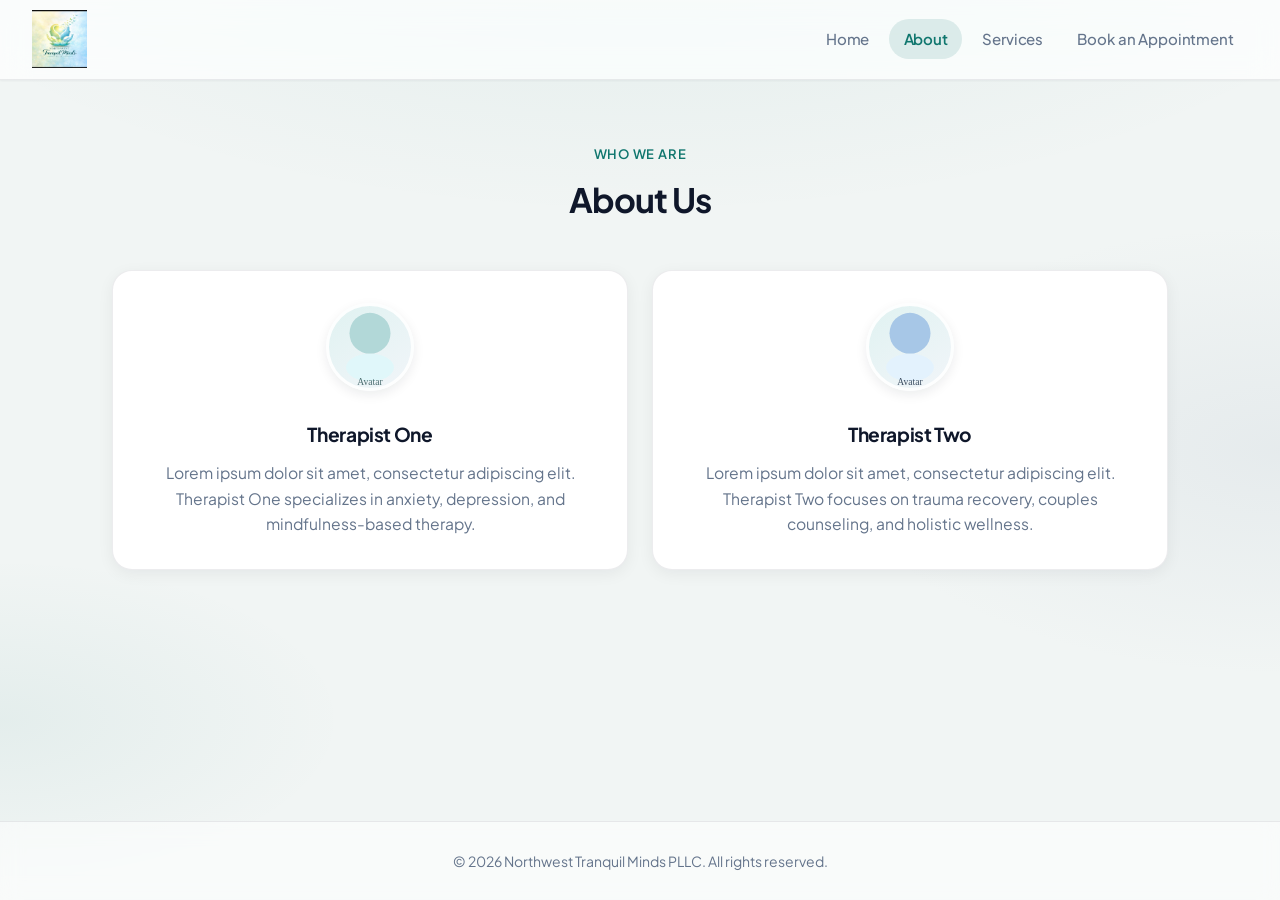
==== about.html @ 31095c03 "GL-0001 UI/UX revamp first round" ====
<!DOCTYPE html>
<html lang="en">
<head>
	<meta charset="UTF-8">
	<meta name="viewport" content="width=device-width, initial-scale=1.0">
	<title>About Us — Northwest Tranquil Minds PLLC</title>
	<link rel="preconnect" href="https://fonts.googleapis.com">
	<link rel="preconnect" href="https://fonts.gstatic.com" crossorigin>
	<link href="https://fonts.googleapis.com/css2?family=Plus+Jakarta+Sans:ital,wght@0,400;0,500;0,600;0,700;1,400&display=swap" rel="stylesheet">
	<link rel="stylesheet" href="style.css">
	<script defer src="js/nav.js"></script>
</head>
<body>
	<header class="site-header">
		<a href="index.html" class="logo-link"><img src="logo.jpg" alt="Northwest Tranquil Minds Logo" class="logo"></a>
		<button type="button" class="nav-toggle" aria-expanded="false" aria-controls="site-nav" aria-label="Open menu">
			<span class="nav-toggle-bar" aria-hidden="true"></span>
			<span class="nav-toggle-bar" aria-hidden="true"></span>
			<span class="nav-toggle-bar" aria-hidden="true"></span>
		</button>
		<nav id="site-nav" class="site-nav" aria-label="Main">
			<ul>
				<li><a href="index.html">Home</a></li>
				<li><a href="about.html" aria-current="page">About</a></li>
				<li><a href="services.html">Services</a></li>
				<li><a href="book.html" class="nav-link--cta">Book an Appointment</a></li>
			</ul>
		</nav>
	</header>

	<main>
		<section class="about">
			<header class="section-head">
				<p class="section-eyebrow">Who we are</p>
				<h2>About Us</h2>
			</header>
			<div class="therapists">
				<div class="therapist">
					<img src="assets/avatar1.svg" alt="Therapist 1" class="avatar">
					<h3>Therapist One</h3>
					<p>Lorem ipsum dolor sit amet, consectetur adipiscing elit. Therapist One specializes in anxiety, depression, and mindfulness-based therapy.</p>
				</div>
				<div class="therapist">
					<img src="assets/avatar2.svg" alt="Therapist 2" class="avatar">
					<h3>Therapist Two</h3>
					<p>Lorem ipsum dolor sit amet, consectetur adipiscing elit. Therapist Two focuses on trauma recovery, couples counseling, and holistic wellness.</p>
				</div>
			</div>
		</section>
	</main>

	<footer>
		<p>&copy; 2026 Northwest Tranquil Minds PLLC. All rights reserved.</p>
	</footer>
</body>
</html>
---- style.css ----
/* Design tokens */
:root {
  --font-sans: "Plus Jakarta Sans", system-ui, -apple-system, sans-serif;
  --color-bg: #f1f5f4;
  --color-bg-wash: #e8f2f0;
  --color-surface: #ffffff;
  --color-surface-soft: rgba(255, 255, 255, 0.72);
  --color-text: #0f172a;
  --color-text-muted: #64748b;
  --color-accent: #0f766e;
  --color-accent-hover: #115e59;
  --color-accent-muted: rgba(15, 118, 110, 0.12);
  --color-accent-ring: rgba(15, 118, 110, 0.35);
  --color-border: rgba(15, 23, 42, 0.08);
  --color-border-strong: rgba(15, 23, 42, 0.12);
  --shadow-sm: 0 1px 2px rgba(15, 23, 42, 0.05);
  --shadow-md: 0 4px 16px rgba(15, 23, 42, 0.06);
  --shadow-lg: 0 20px 50px -24px rgba(15, 23, 42, 0.18);
  --radius-sm: 10px;
  --radius-md: 14px;
  --radius-lg: 20px;
  --radius-full: 9999px;
  --header-h: 72px;
  --content-max: 1120px;
  --ease-out: cubic-bezier(0.22, 1, 0.36, 1);
}

*,
*::before,
*::after {
  box-sizing: border-box;
}

html {
  scroll-behavior: smooth;
}

body {
  margin: 0;
  min-height: 100vh;
  display: flex;
  flex-direction: column;
  font-family: var(--font-sans);
  font-size: 1.0625rem;
  line-height: 1.6;
  color: var(--color-text);
  background-color: var(--color-bg);
  background-image:
    radial-gradient(ellipse 120% 80% at 50% -20%, rgba(15, 118, 110, 0.09), transparent 55%),
    radial-gradient(ellipse 70% 50% at 100% 50%, rgba(148, 163, 184, 0.12), transparent 50%),
    radial-gradient(ellipse 60% 40% at 0% 80%, rgba(15, 118, 110, 0.06), transparent 45%);
  background-attachment: fixed;
}

main {
  flex: 1;
  width: 100%;
}

/* Header */
.site-header {
  display: flex;
  flex-wrap: wrap;
  align-items: center;
  justify-content: space-between;
  gap: 0.75rem 1.25rem;
  position: sticky;
  top: 0;
  z-index: 100;
  min-height: var(--header-h);
  padding: 0.65rem clamp(1rem, 4vw, 2rem);
  background: var(--color-surface-soft);
  backdrop-filter: saturate(180%) blur(14px);
  -webkit-backdrop-filter: saturate(180%) blur(14px);
  border-bottom: 1px solid var(--color-border);
  box-shadow: var(--shadow-sm);
}

.logo-link {
  display: flex;
  align-items: center;
  line-height: 0;
  border-radius: var(--radius-sm);
}

.logo-link:focus-visible {
  outline: 2px solid var(--color-accent);
  outline-offset: 4px;
}

.logo {
  height: 52px;
  width: auto;
  object-fit: contain;
}

@media (min-width: 769px) {
  .logo {
    height: 58px;
  }
}

.nav-toggle {
  display: none;
  flex-direction: column;
  justify-content: center;
  gap: 5px;
  width: 44px;
  height: 44px;
  margin-left: auto;
  padding: 0;
  border: 1px solid var(--color-border);
  border-radius: var(--radius-sm);
  background: var(--color-surface);
  cursor: pointer;
  color: var(--color-text);
  transition: background 0.2s var(--ease-out), border-color 0.2s;
}

.nav-toggle:hover {
  background: var(--color-bg);
  border-color: var(--color-border-strong);
}

.nav-toggle:focus-visible {
  outline: 2px solid var(--color-accent);
  outline-offset: 3px;
}

.nav-toggle-bar {
  display: block;
  height: 2px;
  width: 20px;
  margin: 0 auto;
  border-radius: 2px;
  background: currentColor;
  transition: transform 0.25s var(--ease-out), opacity 0.2s;
}

.nav-toggle[aria-expanded="true"] .nav-toggle-bar:nth-child(1) {
  transform: translateY(7px) rotate(45deg);
}

.nav-toggle[aria-expanded="true"] .nav-toggle-bar:nth-child(2) {
  opacity: 0;
}

.nav-toggle[aria-expanded="true"] .nav-toggle-bar:nth-child(3) {
  transform: translateY(-7px) rotate(-45deg);
}

.site-nav ul {
  list-style: none;
  display: flex;
  align-items: center;
  gap: 0.35rem;
  margin: 0;
  padding: 0;
}

.site-nav a {
  display: inline-block;
  text-decoration: none;
  color: var(--color-text-muted);
  font-weight: 500;
  font-size: 0.9375rem;
  letter-spacing: -0.01em;
  padding: 0.5rem 0.9rem;
  border-radius: var(--radius-full);
  transition: color 0.2s, background 0.2s var(--ease-out);
}

.site-nav a:hover {
  color: var(--color-text);
  background: rgba(15, 23, 42, 0.05);
}

.site-nav a[aria-current="page"] {
  color: var(--color-accent);
  font-weight: 600;
  background: var(--color-accent-muted);
}

/* Hero */
.hero {
  padding: clamp(3rem, 10vw, 5.5rem) clamp(1.25rem, 5vw, 2rem) clamp(4rem, 12vw, 6rem);
}

.hero-inner {
  max-width: 720px;
  margin: 0 auto;
  text-align: center;
}

.hero-eyebrow {
  display: inline-block;
  margin: 0 0 1rem;
  padding: 0.35rem 0.85rem;
  font-size: 0.8125rem;
  font-weight: 600;
  letter-spacing: 0.04em;
  text-transform: uppercase;
  color: var(--color-accent);
  background: var(--color-accent-muted);
  border-radius: var(--radius-full);
}

.hero h1 {
  margin: 0 0 1rem;
  font-size: clamp(2rem, 5vw, 2.85rem);
  font-weight: 700;
  letter-spacing: -0.035em;
  line-height: 1.15;
  color: var(--color-text);
}

.hero-lede {
  margin: 0 auto 2rem;
  max-width: 34ch;
  font-size: clamp(1.05rem, 2vw, 1.2rem);
  color: var(--color-text-muted);
  line-height: 1.65;
}

.hero-actions {
  display: flex;
  flex-wrap: wrap;
  gap: 0.75rem;
  justify-content: center;
  align-items: center;
}

/* Buttons */
.btn {
  display: inline-flex;
  align-items: center;
  justify-content: center;
  gap: 0.5rem;
  padding: 0.75rem 1.35rem;
  font-family: inherit;
  font-size: 0.9375rem;
  font-weight: 600;
  letter-spacing: -0.02em;
  text-decoration: none;
  border-radius: var(--radius-full);
  border: 1px solid transparent;
  cursor: pointer;
  transition:
    background 0.2s var(--ease-out),
    color 0.2s,
    border-color 0.2s,
    box-shadow 0.2s var(--ease-out),
    transform 0.15s var(--ease-out);
}

.btn:active {
  transform: scale(0.98);
}

.btn-primary {
  color: #fff;
  background: linear-gradient(165deg, #14b8a6 0%, var(--color-accent) 100%);
  box-shadow: 0 4px 14px rgba(15, 118, 110, 0.35);
}

.btn-primary:hover {
  background: linear-gradient(165deg, #2dd4bf 0%, #0d9488 100%);
  box-shadow: 0 6px 20px rgba(15, 118, 110, 0.4);
}

.btn-ghost {
  color: var(--color-text);
  background: var(--color-surface);
  border-color: var(--color-border-strong);
  box-shadow: var(--shadow-sm);
}

.btn-ghost:hover {
  border-color: rgba(15, 118, 110, 0.35);
  background: #fafafa;
}

.btn:focus-visible {
  outline: 2px solid var(--color-accent);
  outline-offset: 3px;
}

/* Inner pages layout */
.section-head {
  max-width: var(--content-max);
  margin: 0 auto 2.5rem;
  padding: 0 clamp(1.25rem, 4vw, 2rem);
  text-align: center;
}

.section-head--narrow {
  margin-bottom: 2rem;
}

.section-eyebrow {
  margin: 0 0 0.5rem;
  font-size: 0.8125rem;
  font-weight: 600;
  letter-spacing: 0.06em;
  text-transform: uppercase;
  color: var(--color-accent);
}

.section-head h2 {
  margin: 0;
  font-size: clamp(1.65rem, 3.5vw, 2.1rem);
  font-weight: 700;
  letter-spacing: -0.03em;
  color: var(--color-text);
}

/* About */
.about {
  padding: clamp(2.5rem, 6vw, 4rem) 0 clamp(3.5rem, 8vw, 5rem);
}

.about .section-head {
  margin-bottom: 2.75rem;
}

.therapists {
  display: grid;
  grid-template-columns: repeat(auto-fit, minmax(280px, 1fr));
  gap: 1.5rem;
  max-width: var(--content-max);
  margin: 0 auto;
  padding: 0 clamp(1.25rem, 4vw, 2rem);
}

.therapist {
  background: var(--color-surface);
  border: 1px solid var(--color-border);
  border-radius: var(--radius-lg);
  padding: 2rem 1.75rem;
  text-align: center;
  box-shadow: var(--shadow-md);
  transition: border-color 0.2s, box-shadow 0.25s var(--ease-out), transform 0.25s var(--ease-out);
}

.therapist:hover {
  border-color: rgba(15, 118, 110, 0.22);
  box-shadow: var(--shadow-lg);
  transform: translateY(-3px);
}

.therapist h3 {
  margin: 0 0 0.65rem;
  font-size: 1.2rem;
  font-weight: 700;
  letter-spacing: -0.02em;
  color: var(--color-text);
}

.therapist p {
  margin: 0;
  font-size: 0.98rem;
  color: var(--color-text-muted);
  line-height: 1.65;
}

.avatar {
  width: 88px;
  height: 88px;
  border-radius: 50%;
  margin: 0 auto 1.25rem;
  background: linear-gradient(145deg, #e0f2f1, #f1f5f9);
  border: 3px solid rgba(255, 255, 255, 0.9);
  box-shadow: 0 4px 12px rgba(15, 23, 42, 0.08);
}

/* Services */
.services {
  padding: clamp(2.5rem, 6vw, 4rem) 0 clamp(3.5rem, 8vw, 5rem);
}

.service-grid {
  display: grid;
  grid-template-columns: repeat(auto-fit, minmax(260px, 1fr));
  gap: 1rem;
  max-width: var(--content-max);
  margin: 0 auto;
  padding: 0 clamp(1.25rem, 4vw, 2rem);
}

.service-card {
  display: flex;
  align-items: flex-start;
  gap: 1rem;
  padding: 1.35rem 1.4rem;
  background: var(--color-surface);
  border: 1px solid var(--color-border);
  border-radius: var(--radius-md);
  box-shadow: var(--shadow-sm);
  transition: border-color 0.2s, box-shadow 0.25s var(--ease-out);
}

.service-card:hover {
  border-color: rgba(15, 118, 110, 0.2);
  box-shadow: var(--shadow-md);
}

.service-card-icon {
  flex-shrink: 0;
  width: 40px;
  height: 40px;
  display: grid;
  place-items: center;
  border-radius: var(--radius-sm);
  background: var(--color-accent-muted);
  color: var(--color-accent);
  font-size: 1.1rem;
  font-weight: 700;
}

.service-card-body {
  min-width: 0;
}

.service-card h3 {
  margin: 0 0 0.35rem;
  font-size: 1.05rem;
  font-weight: 600;
  letter-spacing: -0.02em;
  color: var(--color-text);
}

.service-card p {
  margin: 0;
  font-size: 0.9rem;
  color: var(--color-text-muted);
  line-height: 1.55;
}

/* Book */
.book {
  padding: clamp(2.5rem, 6vw, 4rem) 0 clamp(3.5rem, 8vw, 5rem);
}

.booking-shell {
  max-width: 520px;
  margin: 0 auto;
  padding: clamp(1.75rem, 4vw, 2.25rem);
  background: var(--color-surface);
  border: 1px solid var(--color-border);
  border-radius: var(--radius-lg);
  box-shadow: var(--shadow-lg);
}

.booking-form {
  display: flex;
  flex-direction: column;
  gap: 1.15rem;
}

.booking-form label {
  font-weight: 600;
  font-size: 0.875rem;
  letter-spacing: -0.01em;
  color: var(--color-text);
}

.booking-form input,
.booking-form textarea {
  width: 100%;
  margin-top: 0.35rem;
  padding: 0.75rem 0.9rem;
  font-family: inherit;
  font-size: 1rem;
  color: var(--color-text);
  background: var(--color-bg);
  border: 1px solid var(--color-border-strong);
  border-radius: var(--radius-sm);
  transition: border-color 0.2s, box-shadow 0.2s;
}

.booking-form input::placeholder,
.booking-form textarea::placeholder {
  color: #94a3b8;
}

.booking-form input:hover,
.booking-form textarea:hover {
  border-color: rgba(15, 23, 42, 0.18);
}

.booking-form input:focus,
.booking-form textarea:focus {
  outline: none;
  border-color: var(--color-accent);
  box-shadow: 0 0 0 3px var(--color-accent-ring);
  background: var(--color-surface);
}

.booking-form button[type="submit"] {
  margin-top: 0.5rem;
  padding: 0.85rem 1.25rem;
  font-family: inherit;
  font-size: 1rem;
  font-weight: 600;
  letter-spacing: -0.02em;
  color: #fff;
  background: linear-gradient(165deg, #14b8a6 0%, var(--color-accent) 100%);
  border: none;
  border-radius: var(--radius-full);
  cursor: pointer;
  box-shadow: 0 4px 14px rgba(15, 118, 110, 0.35);
  transition: transform 0.15s var(--ease-out), box-shadow 0.2s;
}

.booking-form button[type="submit"]:hover {
  box-shadow: 0 6px 22px rgba(15, 118, 110, 0.42);
}

.booking-form button[type="submit"]:active {
  transform: scale(0.99);
}

.booking-form button[type="submit"]:focus-visible {
  outline: 2px solid var(--color-accent);
  outline-offset: 3px;
}

/* Footer */
footer {
  margin-top: auto;
  padding: 1.75rem clamp(1.25rem, 4vw, 2rem);
  text-align: center;
  font-size: 0.875rem;
  color: var(--color-text-muted);
  background: rgba(255, 255, 255, 0.55);
  backdrop-filter: blur(10px);
  border-top: 1px solid var(--color-border);
}

footer p {
  margin: 0;
}

/* Mobile nav — fullscreen overlay (theme: mint glass + teal CTA) */
@media (max-width: 768px) {
  .site-header {
    z-index: 100;
  }

  html.nav-menu-open .site-header {
    position: fixed;
    top: 0;
    left: 0;
    right: 0;
    z-index: 500;
    flex-wrap: nowrap;
    align-items: center;
    min-height: auto;
    padding: calc(0.75rem + env(safe-area-inset-top, 0px)) clamp(1rem, 4vw, 1.5rem) 0.75rem;
    background: transparent;
    border-bottom: none;
    box-shadow: none;
    backdrop-filter: none;
    -webkit-backdrop-filter: none;
  }

  .site-header .logo-link {
    position: relative;
    z-index: 510;
  }

  html.nav-menu-open .site-header .logo {
    filter: drop-shadow(0 1px 2px rgba(15, 23, 42, 0.12));
  }

  html.nav-menu-open,
  body.nav-menu-open {
    overflow: hidden;
    touch-action: none;
  }

  .site-nav {
    flex-basis: auto;
    display: none;
    margin: 0;
    padding: 0;
    border: none;
  }

  .site-nav.is-open {
    display: flex;
    flex-direction: column;
    justify-content: center;
    align-items: center;
    position: fixed;
    inset: 0;
    z-index: 400;
    padding:
      calc(4.5rem + env(safe-area-inset-top, 0px))
      clamp(1.5rem, 6vw, 2rem)
      calc(2rem + env(safe-area-inset-bottom, 0px));
    background: linear-gradient(
      165deg,
      rgba(255, 255, 255, 0.82) 0%,
      rgba(232, 242, 240, 0.9) 45%,
      rgba(241, 245, 244, 0.92) 100%
    );
    -webkit-backdrop-filter: blur(12px) saturate(150%);
    backdrop-filter: blur(12px) saturate(150%);
    box-shadow: none;
    animation: nav-overlay-in 0.3s var(--ease-out);
  }

  @keyframes nav-overlay-in {
    from {
      opacity: 0;
    }
    to {
      opacity: 1;
    }
  }

  .nav-toggle {
    display: flex;
    position: relative;
    z-index: 510;
    flex-shrink: 0;
  }

  html.nav-menu-open .nav-toggle {
    width: 48px;
    height: 48px;
    border: none;
    background: transparent;
    color: var(--color-accent);
    box-shadow: none;
  }

  html.nav-menu-open .nav-toggle:hover {
    background: var(--color-accent-muted);
  }

  html.nav-menu-open .nav-toggle:focus-visible {
    outline: 2px solid var(--color-accent);
    outline-offset: 3px;
  }

  html.nav-menu-open .nav-toggle-bar {
    width: 26px;
    height: 2.5px;
  }

  html.nav-menu-open .nav-toggle[aria-expanded="true"] .nav-toggle-bar:nth-child(1) {
    transform: translateY(7.5px) rotate(45deg);
  }

  html.nav-menu-open .nav-toggle[aria-expanded="true"] .nav-toggle-bar:nth-child(3) {
    transform: translateY(-7.5px) rotate(-45deg);
  }

  .site-nav.is-open ul {
    flex-direction: column;
    align-items: center;
    justify-content: center;
    flex: 0 1 auto;
    gap: clamp(1.35rem, 4vh, 2rem);
    width: 100%;
    max-width: 22rem;
    margin: 0;
    padding: 0;
    list-style: none;
  }

  .site-nav.is-open li {
    width: 100%;
    max-width: 20rem;
    margin: 0;
    padding: 0;
    border: none;
    background: none;
    box-shadow: none;
    border-radius: 0;
    overflow: visible;
    text-align: center;
  }

  .site-nav.is-open a {
    display: inline-block;
    padding: 0.35rem 0.5rem;
    font-size: clamp(1.2rem, 4.2vw, 1.45rem);
    font-weight: 700;
    letter-spacing: -0.03em;
    text-align: center;
    color: var(--color-text);
    text-decoration: none;
    border-radius: 0;
    background: transparent;
    transition: color 0.2s var(--ease-out), opacity 0.2s var(--ease-out);
  }

  .site-nav.is-open a:hover {
    color: var(--color-accent);
    opacity: 1;
    background: transparent;
  }

  .site-nav.is-open a[aria-current="page"]:not(.nav-link--cta) {
    text-decoration: underline;
    text-decoration-thickness: 2px;
    text-underline-offset: 0.35em;
    text-decoration-color: var(--color-accent);
    color: var(--color-accent);
  }

  .site-nav.is-open a.nav-link--cta {
    margin-top: 0.35rem;
    padding: 0.95rem 1.85rem;
    font-size: clamp(1.05rem, 3.5vw, 1.2rem);
    font-weight: 700;
    color: #fff !important;
    text-decoration: none !important;
    background: linear-gradient(165deg, #14b8a6 0%, var(--color-accent) 100%);
    border-radius: var(--radius-full);
    box-shadow: 0 4px 18px rgba(15, 118, 110, 0.4);
  }

  .site-nav.is-open a.nav-link--cta:hover {
    opacity: 1;
    background: linear-gradient(165deg, #2dd4bf 0%, #0d9488 100%);
    box-shadow: 0 6px 22px rgba(15, 118, 110, 0.45);
  }

  .site-nav.is-open a.nav-link--cta[aria-current="page"] {
    box-shadow: 0 0 0 3px var(--color-accent-ring), 0 4px 18px rgba(15, 118, 110, 0.4);
  }
}

@media (max-width: 700px) {
  .therapists {
    grid-template-columns: 1fr;
  }
}

@media (min-width: 769px) {
  .site-nav {
    display: block !important;
  }
}

@media (prefers-reduced-motion: reduce) {
  html {
    scroll-behavior: auto;
  }

  .site-nav.is-open {
    animation: none;
  }

  .nav-toggle-bar,
  .therapist,
  .service-card,
  .btn,
  .site-nav a,
  .booking-form input,
  .booking-form textarea,
  .booking-form button[type="submit"] {
    transition: none;
  }

  .therapist:hover,
  .service-card:hover {
    transform: none;
  }
}
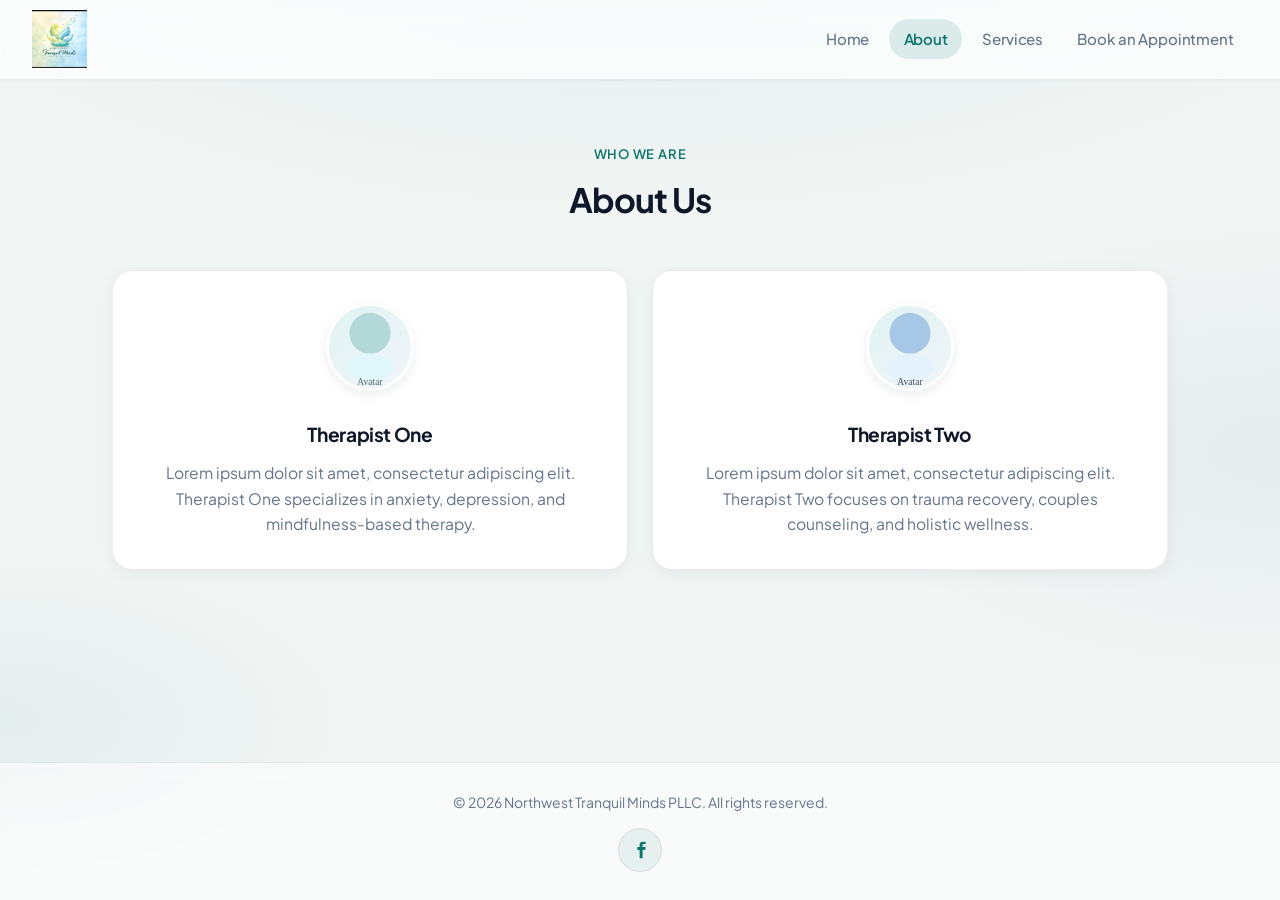
==== commit b3072dfc: "Add the facebook icon link" ====
--- a/about.html
+++ b/about.html
@@ -51,6 +51,13 @@
 
 	<footer>
 		<p>&copy; 2026 Northwest Tranquil Minds PLLC. All rights reserved.</p>
+		<div class="footer-social">
+			<a class="social-link" href="https://www.facebook.com/justbreathethruit#" target="_blank" rel="noopener noreferrer" aria-label="Facebook">
+				<svg class="social-icon" viewBox="0 0 24 24" aria-hidden="true" focusable="false" fill="currentColor">
+					<path d="M18.77 2H15.1C13.14 2 11.56 3.58 11.56 5.54V8.5H8.74V12H11.56V22H15.1V12H18.19L18.77 8.5H15.1V5.9C15.1 5.2 15.48 4.77 16.4 4.77H18.77V2Z"/>
+				</svg>
+			</a>
+		</div>
 	</footer>
 </body>
 </html>
--- a/style.css
+++ b/style.css
@@ -535,10 +535,51 @@
   background: rgba(255, 255, 255, 0.55);
   backdrop-filter: blur(10px);
   border-top: 1px solid var(--color-border);
+
+  display: flex;
+  flex-direction: column;
+  align-items: center;
+  gap: 0.9rem;
 }
 
 footer p {
   margin: 0;
+}
+
+.footer-social {
+  display: flex;
+  align-items: center;
+  justify-content: center;
+  gap: 0.75rem;
+}
+
+.social-link {
+  width: 44px;
+  height: 44px;
+  display: grid;
+  place-items: center;
+  border-radius: var(--radius-full);
+  color: var(--color-accent);
+  border: 1px solid var(--color-border);
+  background: rgba(15, 118, 110, 0.08);
+  text-decoration: none;
+  transition: transform 0.15s var(--ease-out), background 0.2s var(--ease-out), border-color 0.2s var(--ease-out);
+}
+
+.social-link:hover {
+  transform: translateY(-1px);
+  background: rgba(15, 118, 110, 0.14);
+  border-color: rgba(15, 118, 110, 0.25);
+}
+
+.social-link:focus-visible {
+  outline: 2px solid var(--color-accent);
+  outline-offset: 3px;
+}
+
+.social-icon {
+  width: 20px;
+  height: 20px;
 }
 
 /* Mobile nav — fullscreen overlay (theme: mint glass + teal CTA) */
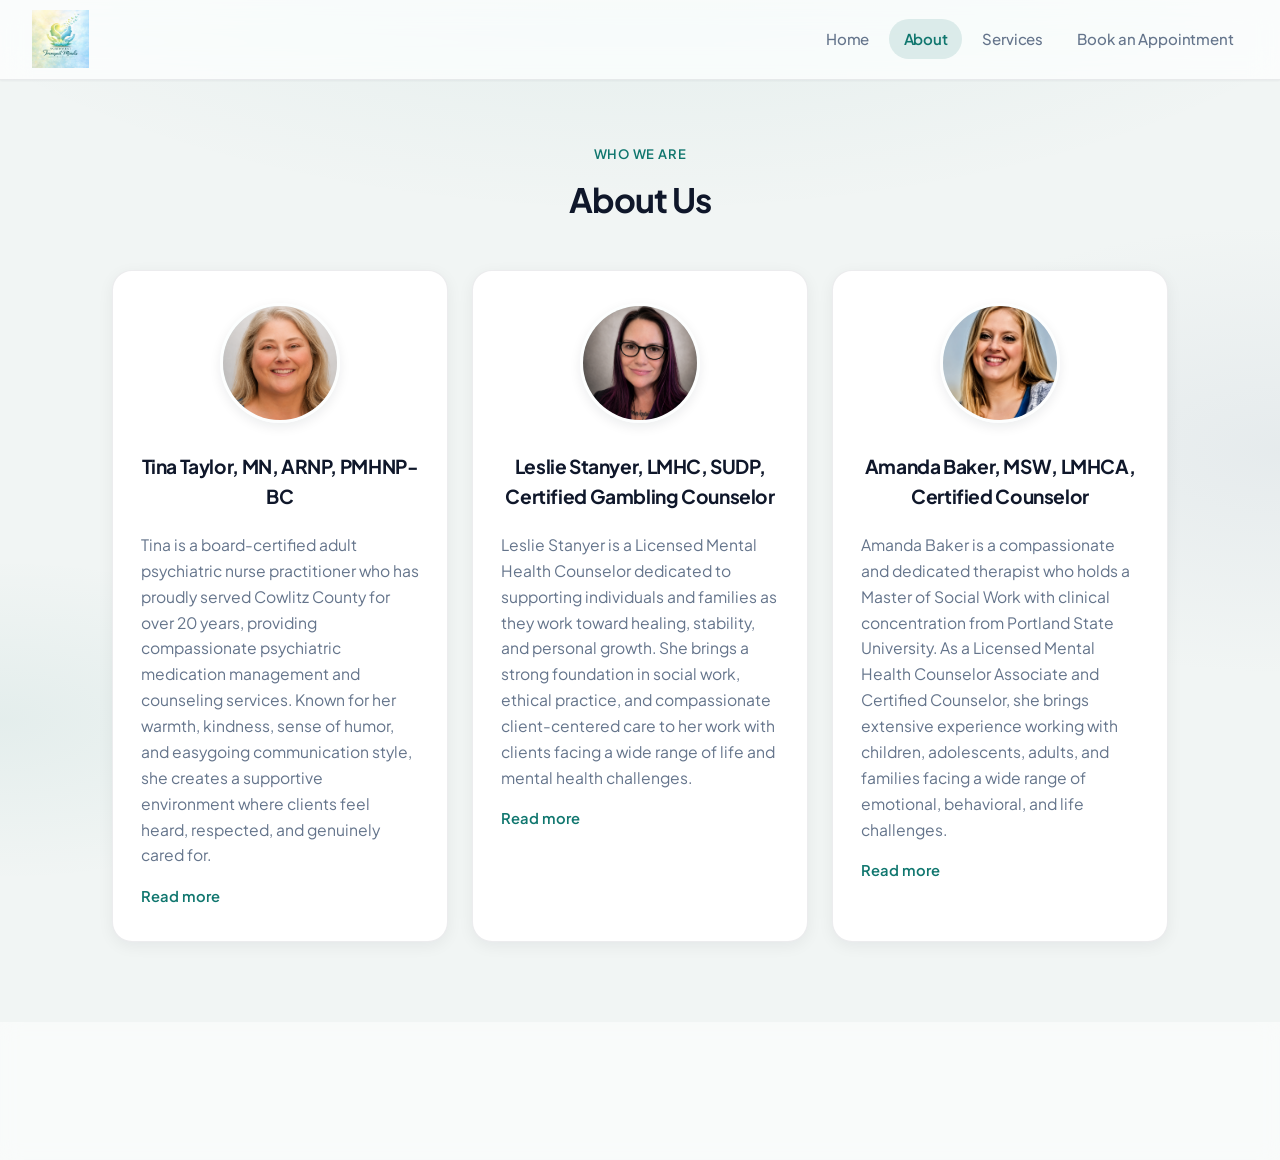
==== commit c14fc542: "GL-0002-bios first draft of bios with read more read less" ====
--- a/about.html
+++ b/about.html
@@ -35,16 +35,52 @@
 				<h2>About Us</h2>
 			</header>
 			<div class="therapists">
-				<div class="therapist">
-					<img src="assets/avatar1.svg" alt="Therapist 1" class="avatar">
-					<h3>Therapist One</h3>
-					<p>Lorem ipsum dolor sit amet, consectetur adipiscing elit. Therapist One specializes in anxiety, depression, and mindfulness-based therapy.</p>
-				</div>
-				<div class="therapist">
-					<img src="assets/avatar2.svg" alt="Therapist 2" class="avatar">
-					<h3>Therapist Two</h3>
-					<p>Lorem ipsum dolor sit amet, consectetur adipiscing elit. Therapist Two focuses on trauma recovery, couples counseling, and holistic wellness.</p>
-				</div>
+				<article class="therapist">
+					<img src="assets/therapists/tina.png" alt="Tina Taylor" class="avatar avatar--tina" width="120" height="120">
+					<h3>Tina Taylor, MN, ARNP, PMHNP-BC</h3>
+					<div class="therapist-bio">
+						<p>Tina is a board-certified adult psychiatric nurse practitioner who has proudly served Cowlitz County for over 20 years, providing compassionate psychiatric medication management and counseling services. Known for her warmth, kindness, sense of humor, and easygoing communication style, she creates a supportive environment where clients feel heard, respected, and genuinely cared for.</p>
+						<details class="therapist-bio-more">
+							<summary class="therapist-bio-toggle"><span class="therapist-bio-toggle-more">Read more</span><span class="therapist-bio-toggle-less">Read less</span></summary>
+							<div class="therapist-bio-more-content">
+								<p>Tina is passionate about treating the whole person and believes in a client-centered, strength-based approach to care. She values each client&rsquo;s voice and works collaboratively with other professionals to provide thoughtful, personalized treatment. Using evidence-based practices, she supports adults experiencing depression, anxiety, PTSD, and trauma-related concerns. Her treatment approach may include psychiatric medication, counseling, and integrative strategies such as nutrition, exercise, stress management, and other natural supports.</p>
+								<p>In addition to medication management, Tina incorporates counseling into most follow-up appointments, drawing from supportive therapy, interpersonal therapy, solution-focused therapy, cognitive behavioral therapy (CBT), EMDR, and mindfulness-based techniques. Her extensive clinical experience, strong assessment skills, and intuitive, compassionate approach allow her to develop individualized treatment plans that reflect each client&rsquo;s unique needs and goals.</p>
+								<p>Tina earned her Bachelor of Science in Nursing in 1990 and completed her Master of Nursing in 2004, becoming board certified as an adult psychiatric nurse practitioner. Her background includes experience in medical, cardiac, home care, inpatient, outpatient, and psychiatric settings. She also has extensive experience serving the indigenous Native American community, further enriching her culturally informed and community-centered care.</p>
+							</div>
+						</details>
+					</div>
+				</article>
+				<article class="therapist">
+					<img src="assets/therapists/leslie.png" alt="Leslie Stanyer" class="avatar" width="120" height="120">
+					<h3>Leslie Stanyer, LMHC, SUDP, Certified Gambling Counselor</h3>
+					<div class="therapist-bio">
+						<p>Leslie Stanyer is a Licensed Mental Health Counselor dedicated to supporting individuals and families as they work toward healing, stability, and personal growth. She brings a strong foundation in social work, ethical practice, and compassionate client-centered care to her work with clients facing a wide range of life and mental health challenges.</p>
+						<details class="therapist-bio-more">
+							<summary class="therapist-bio-toggle"><span class="therapist-bio-toggle-more">Read more</span><span class="therapist-bio-toggle-less">Read less</span></summary>
+							<div class="therapist-bio-more-content">
+								<p>Leslie earned her Master of Social Work degree from Arizona State University, where she developed a broad understanding of social work principles, evidence-based treatment, advocacy, and ethical clinical practice. Her education and professional experience have equipped her to support clients with concerns including anxiety, depression, PTSD, trauma-related symptoms, substance use, and gambling-related challenges.</p>
+								<p>Leslie&rsquo;s approach is collaborative, supportive, and tailored to each client&rsquo;s unique needs, strengths, and goals. She values empathy, active listening, and practical skill-building while helping clients feel heard, respected, and empowered. Whether working with individuals or families, Leslie focuses on creating a safe and welcoming therapeutic environment where clients can explore challenges, build insight, and develop tools for meaningful change.</p>
+								<p>In addition to being a Washington State Licensed Mental Health Counselor, Leslie also holds a Substance Use Disorder Professional credential through Washington State and is a Certified Gambling Counselor through the Evergreen Council on Problem Gambling. She remains committed to ongoing professional development and strives to provide ethical, informed, and high-quality care.</p>
+								<p>Leslie looks forward to partnering with clients on their path toward wellness, healing, and greater fulfillment.</p>
+							</div>
+						</details>
+					</div>
+				</article>
+				<article class="therapist">
+					<img src="assets/therapists/amanda.png" alt="Amanda Baker" class="avatar avatar--amanda" width="120" height="120">
+					<h3>Amanda Baker, MSW, LMHCA, Certified Counselor</h3>
+					<div class="therapist-bio">
+						<p>Amanda Baker is a compassionate and dedicated therapist who holds a Master of Social Work with clinical concentration from Portland State University. As a Licensed Mental Health Counselor Associate and Certified Counselor, she brings extensive experience working with children, adolescents, adults, and families facing a wide range of emotional, behavioral, and life challenges.</p>
+						<details class="therapist-bio-more">
+							<summary class="therapist-bio-toggle"><span class="therapist-bio-toggle-more">Read more</span><span class="therapist-bio-toggle-less">Read less</span></summary>
+							<div class="therapist-bio-more-content">
+								<p>Drawing from her background in family therapy and crisis intervention, Amanda provides trauma-informed care that is grounded in empathy, collaboration, and respect. She understands that seeking support can feel overwhelming, and she strives to create a welcoming, nonjudgmental environment where clients feel safe, heard, and valued from the very first session.</p>
+								<p>Amanda has a particular passion for helping children and families navigate challenging behaviors, emotional regulation difficulties, relationship concerns, life transitions, and the effects of trauma. She works closely with clients to identify their strengths, build practical coping skills, and develop healthier patterns of communication and connection. Her warm, approachable style helps clients feel comfortable expressing difficult emotions while fostering trust, resilience, and personal growth.</p>
+								<p>Amanda believes that meaningful change happens when clients feel genuinely understood and supported. Her goal is to provide a therapeutic space where individuals and families can build confidence, strengthen relationships, overcome obstacles, and move toward a healthier, more fulfilling life. Through compassion, authenticity, and evidence-informed care, Amanda empowers clients to discover their strengths and create lasting positive change.</p>
+							</div>
+						</details>
+					</div>
+				</article>
 			</div>
 		</section>
 	</main>
--- a/style.css
+++ b/style.css
@@ -356,21 +356,95 @@
   color: var(--color-text);
 }
 
-.therapist p {
+.therapist-bio {
+  margin-top: 1.25rem;
+  text-align: left;
+}
+
+.therapist-bio p {
   margin: 0;
   font-size: 0.98rem;
   color: var(--color-text-muted);
   line-height: 1.65;
 }
 
+.therapist-bio-more {
+  margin-top: 0.85rem;
+}
+
+.therapist-bio-toggle {
+  display: inline-block;
+  margin: 0;
+  padding: 0;
+  font-family: inherit;
+  font-size: 0.92rem;
+  font-weight: 600;
+  color: var(--color-accent);
+  cursor: pointer;
+  list-style: none;
+  transition: color 0.2s;
+}
+
+.therapist-bio-toggle::-webkit-details-marker {
+  display: none;
+}
+
+.therapist-bio-toggle:hover {
+  color: var(--color-accent-hover);
+}
+
+.therapist-bio-toggle:focus-visible {
+  outline: 2px solid var(--color-accent);
+  outline-offset: 3px;
+  border-radius: 2px;
+}
+
+.therapist-bio-toggle-less {
+  display: none;
+}
+
+.therapist-bio-more[open] .therapist-bio-toggle-more {
+  display: none;
+}
+
+.therapist-bio-more[open] .therapist-bio-toggle-less {
+  display: inline;
+}
+
+.therapist-bio-more-content {
+  margin-top: 0.85rem;
+}
+
+.therapist-bio-more-content p + p,
+.therapist-bio p + .therapist-bio-more-content p {
+  margin-top: 0.85rem;
+}
+
+.therapist-bio-more-content p {
+  margin: 0;
+  font-size: 0.98rem;
+  color: var(--color-text-muted);
+  line-height: 1.65;
+}
+
 .avatar {
-  width: 88px;
-  height: 88px;
+  width: 120px;
+  height: 120px;
   border-radius: 50%;
   margin: 0 auto 1.25rem;
+  object-fit: cover;
+  object-position: center center;
   background: linear-gradient(145deg, #e0f2f1, #f1f5f9);
   border: 3px solid rgba(255, 255, 255, 0.9);
   box-shadow: 0 4px 12px rgba(15, 23, 42, 0.08);
+}
+
+.avatar--tina {
+  object-position: center 22%;
+}
+
+.avatar--amanda {
+  object-position: center 20%;
 }
 
 /* Services */
@@ -776,11 +850,6 @@
   }
 }
 
-@media (max-width: 700px) {
-  .therapists {
-    grid-template-columns: 1fr;
-  }
-}
 
 @media (min-width: 769px) {
   .site-nav {
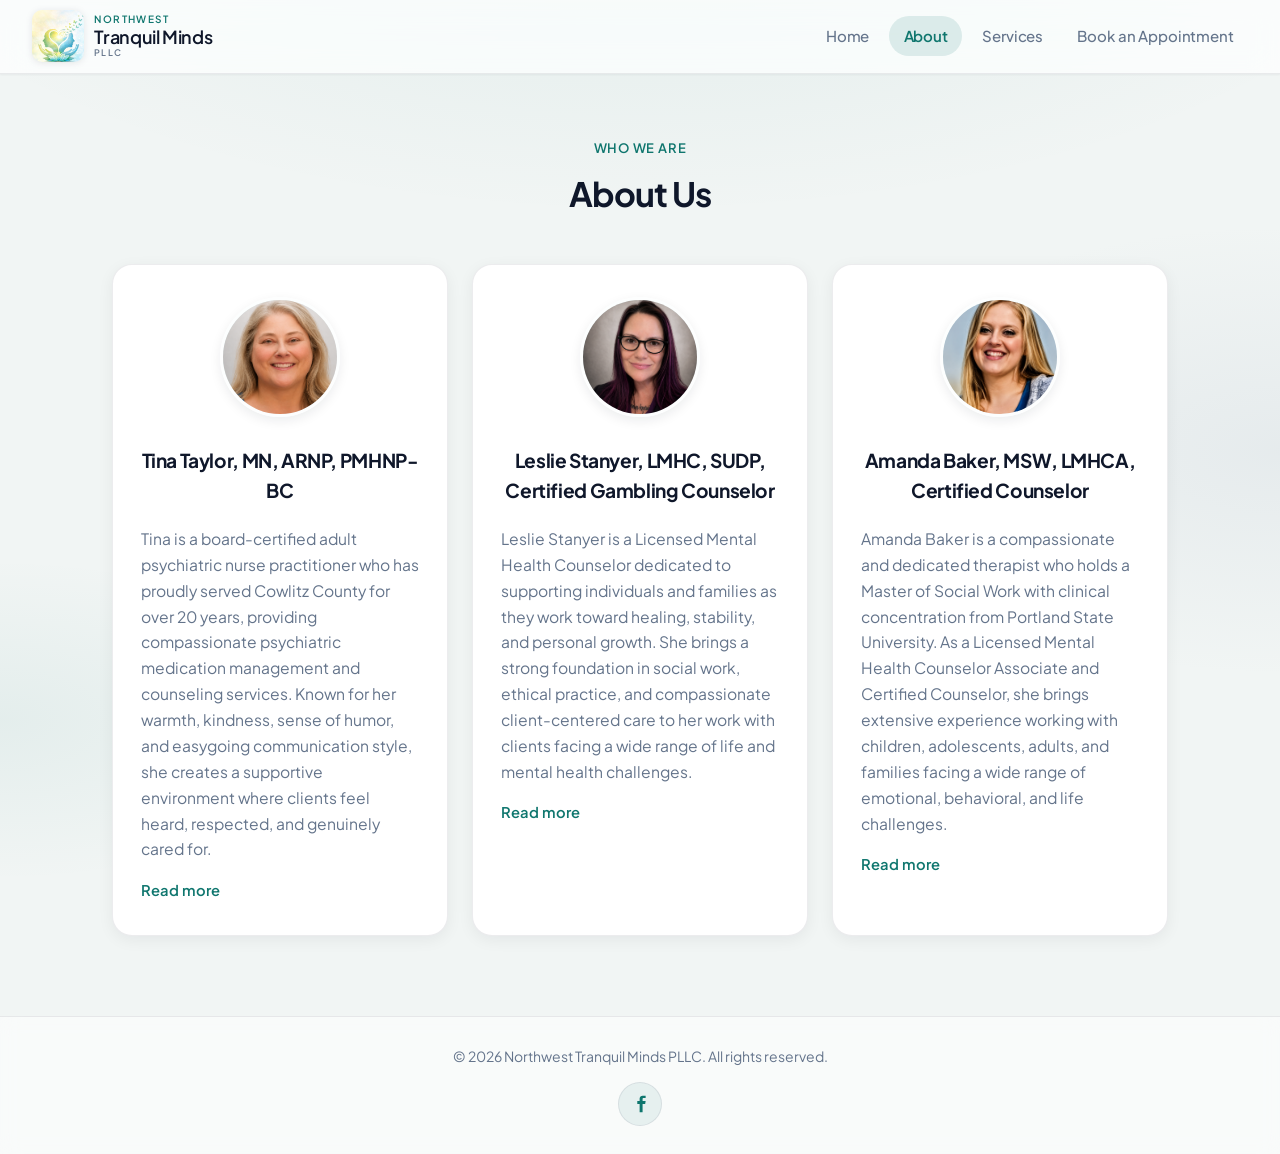
==== commit 0d886f23: "update logo" ====
--- a/about.html
+++ b/about.html
@@ -12,7 +12,14 @@
 </head>
 <body>
 	<header class="site-header">
-		<a href="index.html" class="logo-link"><img src="logo.jpg" alt="Northwest Tranquil Minds Logo" class="logo"></a>
+		<a href="index.html" class="logo-link" aria-label="Northwest Tranquil Minds PLLC — Home">
+			<img src="logo-mark.jpg" alt="" class="logo-mark" width="750" height="750" decoding="async">
+			<span class="logo-wordmark">
+				<span class="logo-wordmark__region">Northwest</span>
+				<span class="logo-wordmark__name">Tranquil Minds</span>
+				<span class="logo-wordmark__suffix">PLLC</span>
+			</span>
+		</a>
 		<button type="button" class="nav-toggle" aria-expanded="false" aria-controls="site-nav" aria-label="Open menu">
 			<span class="nav-toggle-bar" aria-hidden="true"></span>
 			<span class="nav-toggle-bar" aria-hidden="true"></span>
--- a/style.css
+++ b/style.css
@@ -21,6 +21,8 @@
   --radius-lg: 20px;
   --radius-full: 9999px;
   --header-h: 72px;
+  --header-pad-block: 0.65rem;
+  --logo-mark-h: 3rem;
   --content-max: 1120px;
   --ease-out: cubic-bezier(0.22, 1, 0.36, 1);
 }
@@ -68,7 +70,7 @@
   top: 0;
   z-index: 100;
   min-height: var(--header-h);
-  padding: 0.65rem clamp(1rem, 4vw, 2rem);
+  padding: var(--header-pad-block) clamp(1rem, 4vw, 2rem);
   background: var(--color-surface-soft);
   backdrop-filter: saturate(180%) blur(14px);
   -webkit-backdrop-filter: saturate(180%) blur(14px);
@@ -79,7 +81,10 @@
 .logo-link {
   display: flex;
   align-items: center;
-  line-height: 0;
+  gap: 0.65rem;
+  min-width: 0;
+  line-height: 1.15;
+  text-decoration: none;
   border-radius: var(--radius-sm);
 }
 
@@ -88,15 +93,53 @@
   outline-offset: 4px;
 }
 
-.logo {
-  height: 52px;
-  width: auto;
+.logo-mark {
+  width: var(--logo-mark-h);
+  height: var(--logo-mark-h);
+  flex-shrink: 0;
   object-fit: contain;
+  border-radius: var(--radius-sm);
+  filter: drop-shadow(0 1px 3px rgba(15, 23, 42, 0.1));
+}
+
+.logo-wordmark {
+  display: flex;
+  flex-direction: column;
+  gap: 0.05rem;
+  min-width: 0;
+}
+
+.logo-wordmark__region {
+  font-size: 0.625rem;
+  font-weight: 600;
+  letter-spacing: 0.14em;
+  text-transform: uppercase;
+  color: var(--color-accent);
+}
+
+.logo-wordmark__name {
+  font-size: 1.05rem;
+  font-weight: 600;
+  letter-spacing: -0.02em;
+  color: var(--color-text);
+  white-space: nowrap;
+}
+
+.logo-wordmark__suffix {
+  font-size: 0.5625rem;
+  font-weight: 600;
+  letter-spacing: 0.12em;
+  text-transform: uppercase;
+  color: var(--color-text-muted);
 }
 
 @media (min-width: 769px) {
-  .logo {
-    height: 58px;
+  :root {
+    --logo-mark-h: 3.25rem;
+  }
+
+  .logo-wordmark__name {
+    font-size: 1.125rem;
   }
 }
 
@@ -190,6 +233,14 @@
   max-width: 720px;
   margin: 0 auto;
   text-align: center;
+}
+
+.hero-logo {
+  display: block;
+  width: min(17.5rem, 72vw);
+  height: auto;
+  margin: 0 auto 1.75rem;
+  filter: drop-shadow(0 2px 8px rgba(15, 23, 42, 0.08));
 }
 
 .hero-eyebrow {
@@ -684,7 +735,7 @@
     z-index: 510;
   }
 
-  html.nav-menu-open .site-header .logo {
+  html.nav-menu-open .site-header .logo-mark {
     filter: drop-shadow(0 1px 2px rgba(15, 23, 42, 0.12));
   }
 
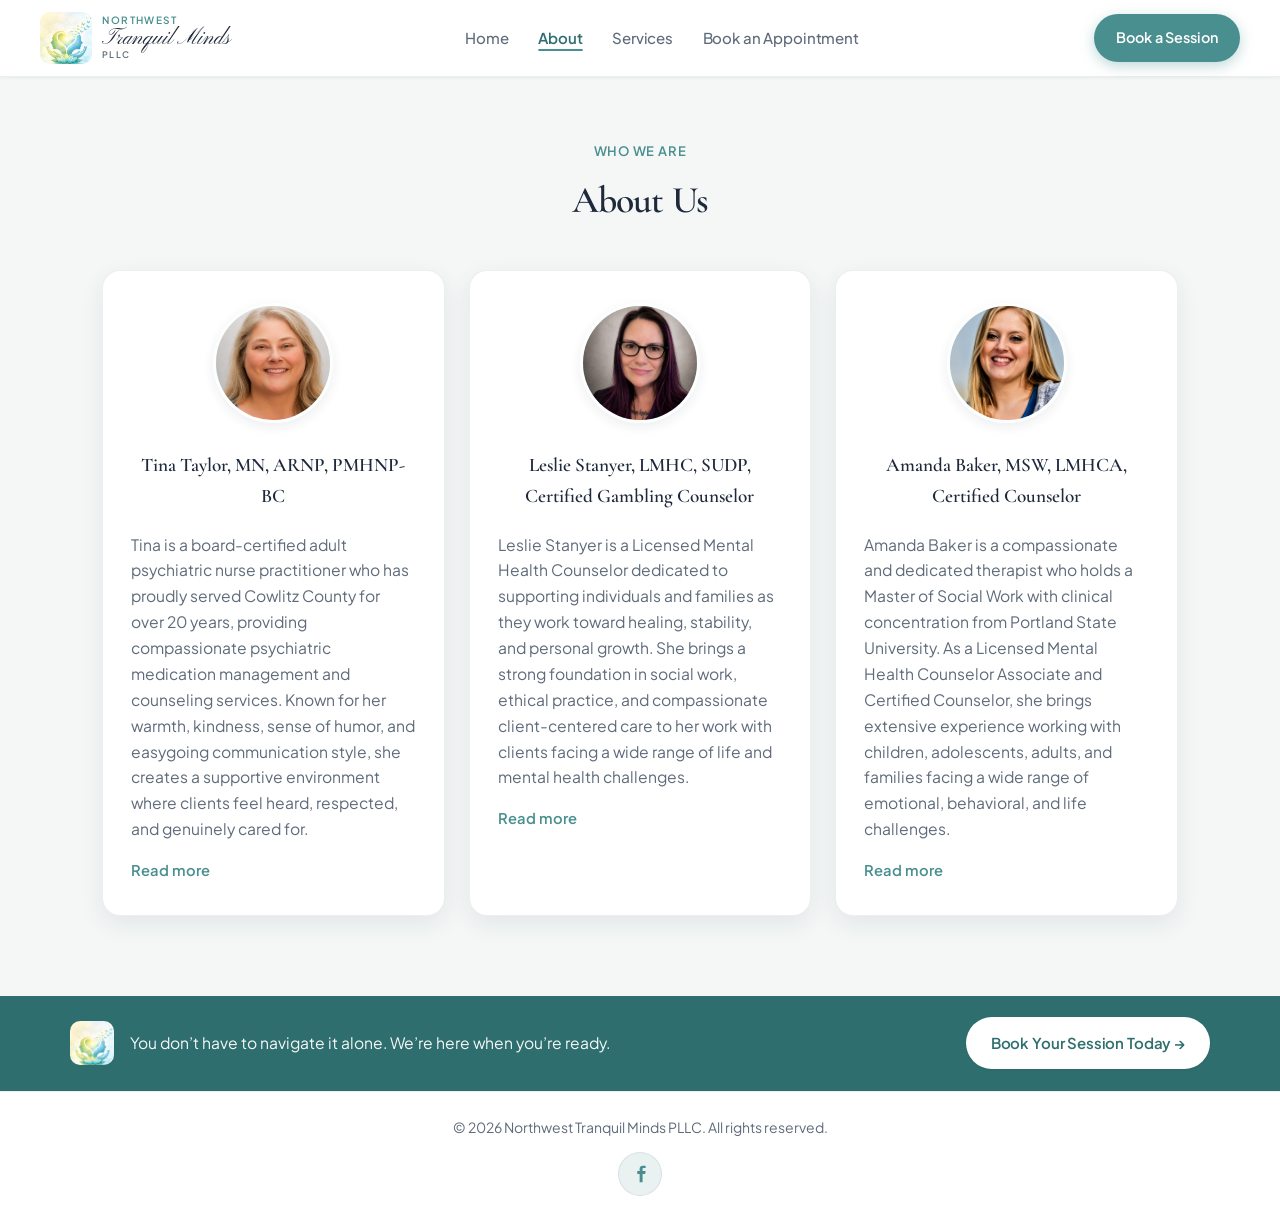
==== commit 16e20811: "Redesign" ====
--- a/about.html
+++ b/about.html
@@ -6,7 +6,7 @@
 	<title>About Us — Northwest Tranquil Minds PLLC</title>
 	<link rel="preconnect" href="https://fonts.googleapis.com">
 	<link rel="preconnect" href="https://fonts.gstatic.com" crossorigin>
-	<link href="https://fonts.googleapis.com/css2?family=Plus+Jakarta+Sans:ital,wght@0,400;0,500;0,600;0,700;1,400&display=swap" rel="stylesheet">
+	<link href="https://fonts.googleapis.com/css2?family=Cormorant+Garamond:ital,wght@0,500;0,600;0,700;1,500&family=Pinyon+Script&family=Plus+Jakarta+Sans:ital,wght@0,400;0,500;0,600;0,700;1,400&display=swap" rel="stylesheet">
 	<link rel="stylesheet" href="style.css">
 	<script defer src="js/nav.js"></script>
 </head>
@@ -33,6 +33,7 @@
 				<li><a href="book.html" class="nav-link--cta">Book an Appointment</a></li>
 			</ul>
 		</nav>
+		<a href="book.html" class="btn btn-primary header-cta">Book a Session</a>
 	</header>
 
 	<main>
@@ -92,7 +93,17 @@
 		</section>
 	</main>
 
-	<footer>
+	<aside class="footer-cta">
+		<div class="footer-cta-inner">
+			<div class="footer-cta-brand">
+				<img src="logo-mark.jpg" alt="" class="footer-cta-mark" width="750" height="750" decoding="async">
+				<p>You don&rsquo;t have to navigate it alone. We&rsquo;re here when you&rsquo;re ready.</p>
+			</div>
+			<a href="book.html" class="btn btn-light">Book Your Session Today &rarr;</a>
+		</div>
+	</aside>
+
+	<footer class="site-footer">
 		<p>&copy; 2026 Northwest Tranquil Minds PLLC. All rights reserved.</p>
 		<div class="footer-social">
 			<a class="social-link" href="https://www.facebook.com/justbreathethruit#" target="_blank" rel="noopener noreferrer" aria-label="Facebook">
--- a/style.css
+++ b/style.css
@@ -1,29 +1,32 @@
 /* Design tokens */
 :root {
   --font-sans: "Plus Jakarta Sans", system-ui, -apple-system, sans-serif;
-  --color-bg: #f1f5f4;
-  --color-bg-wash: #e8f2f0;
+  --font-serif: "Cormorant Garamond", Georgia, "Times New Roman", serif;
+  --font-script: "Pinyon Script", cursive;
+  --color-bg: #f4f7f6;
+  --color-bg-wash: #eef4f2;
   --color-surface: #ffffff;
-  --color-surface-soft: rgba(255, 255, 255, 0.72);
-  --color-text: #0f172a;
-  --color-text-muted: #64748b;
-  --color-accent: #0f766e;
-  --color-accent-hover: #115e59;
-  --color-accent-muted: rgba(15, 118, 110, 0.12);
-  --color-accent-ring: rgba(15, 118, 110, 0.35);
-  --color-border: rgba(15, 23, 42, 0.08);
-  --color-border-strong: rgba(15, 23, 42, 0.12);
-  --shadow-sm: 0 1px 2px rgba(15, 23, 42, 0.05);
-  --shadow-md: 0 4px 16px rgba(15, 23, 42, 0.06);
-  --shadow-lg: 0 20px 50px -24px rgba(15, 23, 42, 0.18);
+  --color-surface-soft: rgba(255, 255, 255, 0.92);
+  --color-text: #1e293b;
+  --color-text-muted: #5f6b7a;
+  --color-accent: #4a8f8f;
+  --color-accent-hover: #3d7a7a;
+  --color-accent-deep: #2f6e6e;
+  --color-accent-muted: rgba(74, 143, 143, 0.12);
+  --color-accent-ring: rgba(74, 143, 143, 0.35);
+  --color-border: rgba(30, 41, 59, 0.08);
+  --color-border-strong: rgba(30, 41, 59, 0.14);
+  --shadow-sm: 0 1px 3px rgba(30, 41, 59, 0.06);
+  --shadow-md: 0 8px 24px rgba(30, 41, 59, 0.08);
+  --shadow-lg: 0 20px 50px -20px rgba(30, 41, 59, 0.14);
   --radius-sm: 10px;
   --radius-md: 14px;
-  --radius-lg: 20px;
+  --radius-lg: 18px;
   --radius-full: 9999px;
-  --header-h: 72px;
-  --header-pad-block: 0.65rem;
+  --header-h: 76px;
+  --header-pad-block: 0.75rem;
   --logo-mark-h: 3rem;
-  --content-max: 1120px;
+  --content-max: 1140px;
   --ease-out: cubic-bezier(0.22, 1, 0.36, 1);
 }
 
@@ -47,11 +50,6 @@
   line-height: 1.6;
   color: var(--color-text);
   background-color: var(--color-bg);
-  background-image:
-    radial-gradient(ellipse 120% 80% at 50% -20%, rgba(15, 118, 110, 0.09), transparent 55%),
-    radial-gradient(ellipse 70% 50% at 100% 50%, rgba(148, 163, 184, 0.12), transparent 50%),
-    radial-gradient(ellipse 60% 40% at 0% 80%, rgba(15, 118, 110, 0.06), transparent 45%);
-  background-attachment: fixed;
 }
 
 main {
@@ -70,10 +68,8 @@
   top: 0;
   z-index: 100;
   min-height: var(--header-h);
-  padding: var(--header-pad-block) clamp(1rem, 4vw, 2rem);
-  background: var(--color-surface-soft);
-  backdrop-filter: saturate(180%) blur(14px);
-  -webkit-backdrop-filter: saturate(180%) blur(14px);
+  padding: var(--header-pad-block) clamp(1rem, 4vw, 2.5rem);
+  background: var(--color-surface);
   border-bottom: 1px solid var(--color-border);
   box-shadow: var(--shadow-sm);
 }
@@ -99,7 +95,6 @@
   flex-shrink: 0;
   object-fit: contain;
   border-radius: var(--radius-sm);
-  filter: drop-shadow(0 1px 3px rgba(15, 23, 42, 0.1));
 }
 
 .logo-wordmark {
@@ -118,9 +113,10 @@
 }
 
 .logo-wordmark__name {
-  font-size: 1.05rem;
-  font-weight: 600;
-  letter-spacing: -0.02em;
+  font-family: var(--font-script);
+  font-size: 1.35rem;
+  font-weight: 400;
+  line-height: 1;
   color: var(--color-text);
   white-space: nowrap;
 }
@@ -131,16 +127,6 @@
   letter-spacing: 0.12em;
   text-transform: uppercase;
   color: var(--color-text-muted);
-}
-
-@media (min-width: 769px) {
-  :root {
-    --logo-mark-h: 3.25rem;
-  }
-
-  .logo-wordmark__name {
-    font-size: 1.125rem;
-  }
 }
 
 .nav-toggle {
@@ -196,7 +182,7 @@
   list-style: none;
   display: flex;
   align-items: center;
-  gap: 0.35rem;
+  gap: 0.15rem;
   margin: 0;
   padding: 0;
 }
@@ -208,76 +194,78 @@
   font-weight: 500;
   font-size: 0.9375rem;
   letter-spacing: -0.01em;
-  padding: 0.5rem 0.9rem;
-  border-radius: var(--radius-full);
-  transition: color 0.2s, background 0.2s var(--ease-out);
+  padding: 0.45rem 0.85rem;
+  border-radius: var(--radius-sm);
+  transition: color 0.2s;
 }
 
 .site-nav a:hover {
   color: var(--color-text);
-  background: rgba(15, 23, 42, 0.05);
 }
 
 .site-nav a[aria-current="page"] {
-  color: var(--color-accent);
-  font-weight: 600;
-  background: var(--color-accent-muted);
+  color: var(--color-accent-deep);
+  font-weight: 600;
+  text-decoration: underline;
+  text-decoration-thickness: 2px;
+  text-underline-offset: 0.35em;
+  text-decoration-color: var(--color-accent);
 }
 
 /* Hero */
 .hero {
-  padding: clamp(3rem, 10vw, 5.5rem) clamp(1.25rem, 5vw, 2rem) clamp(4rem, 12vw, 6rem);
+  position: relative;
+  min-height: clamp(28rem, 62vh, 36rem);
+  display: flex;
+  align-items: center;
+  padding: clamp(3rem, 8vw, 5rem) clamp(1.25rem, 5vw, 2.5rem);
+  background:
+    linear-gradient(90deg, rgba(255, 255, 255, 0.92) 0%, rgba(255, 255, 255, 0.78) 42%, rgba(255, 255, 255, 0.2) 68%, transparent 100%),
+    url("assets/hero.jpg") center center / cover no-repeat;
 }
 
 .hero-inner {
-  max-width: 720px;
-  margin: 0 auto;
-  text-align: center;
-}
-
-.hero-logo {
-  display: block;
-  width: min(17.5rem, 72vw);
-  height: auto;
-  margin: 0 auto 1.75rem;
-  filter: drop-shadow(0 2px 8px rgba(15, 23, 42, 0.08));
+  position: relative;
+  z-index: 1;
+  max-width: 34rem;
+  text-align: left;
 }
 
 .hero-eyebrow {
   display: inline-block;
-  margin: 0 0 1rem;
-  padding: 0.35rem 0.85rem;
-  font-size: 0.8125rem;
-  font-weight: 600;
-  letter-spacing: 0.04em;
+  margin: 0 0 1.15rem;
+  padding: 0.4rem 0.9rem;
+  font-size: 0.75rem;
+  font-weight: 600;
+  letter-spacing: 0.08em;
   text-transform: uppercase;
-  color: var(--color-accent);
-  background: var(--color-accent-muted);
+  color: var(--color-accent-deep);
+  background: rgba(74, 143, 143, 0.14);
   border-radius: var(--radius-full);
 }
 
 .hero h1 {
   margin: 0 0 1rem;
-  font-size: clamp(2rem, 5vw, 2.85rem);
-  font-weight: 700;
-  letter-spacing: -0.035em;
-  line-height: 1.15;
+  font-family: var(--font-serif);
+  font-size: clamp(2.25rem, 5vw, 3.25rem);
+  font-weight: 600;
+  letter-spacing: -0.02em;
+  line-height: 1.12;
   color: var(--color-text);
 }
 
 .hero-lede {
-  margin: 0 auto 2rem;
-  max-width: 34ch;
-  font-size: clamp(1.05rem, 2vw, 1.2rem);
+  margin: 0 0 2rem;
+  max-width: 36ch;
+  font-size: clamp(1rem, 2vw, 1.125rem);
   color: var(--color-text-muted);
-  line-height: 1.65;
+  line-height: 1.7;
 }
 
 .hero-actions {
   display: flex;
   flex-wrap: wrap;
-  gap: 0.75rem;
-  justify-content: center;
+  gap: 0.85rem;
   align-items: center;
 }
 
@@ -287,11 +275,11 @@
   align-items: center;
   justify-content: center;
   gap: 0.5rem;
-  padding: 0.75rem 1.35rem;
+  padding: 0.8rem 1.5rem;
   font-family: inherit;
   font-size: 0.9375rem;
   font-weight: 600;
-  letter-spacing: -0.02em;
+  letter-spacing: -0.01em;
   text-decoration: none;
   border-radius: var(--radius-full);
   border: 1px solid transparent;
@@ -310,25 +298,42 @@
 
 .btn-primary {
   color: #fff;
-  background: linear-gradient(165deg, #14b8a6 0%, var(--color-accent) 100%);
-  box-shadow: 0 4px 14px rgba(15, 118, 110, 0.35);
+  background: var(--color-accent);
+  box-shadow: 0 4px 14px rgba(74, 143, 143, 0.35);
 }
 
 .btn-primary:hover {
-  background: linear-gradient(165deg, #2dd4bf 0%, #0d9488 100%);
-  box-shadow: 0 6px 20px rgba(15, 118, 110, 0.4);
+  background: var(--color-accent-hover);
+  box-shadow: 0 6px 20px rgba(74, 143, 143, 0.4);
 }
 
 .btn-ghost {
   color: var(--color-text);
   background: var(--color-surface);
-  border-color: var(--color-border-strong);
+  border-color: rgba(74, 143, 143, 0.35);
   box-shadow: var(--shadow-sm);
 }
 
 .btn-ghost:hover {
-  border-color: rgba(15, 118, 110, 0.35);
-  background: #fafafa;
+  border-color: var(--color-accent);
+  background: #fafcfc;
+}
+
+.btn-light {
+  color: var(--color-accent-deep);
+  background: #fff;
+  box-shadow: var(--shadow-sm);
+}
+
+.btn-light:hover {
+  background: #f8fbfb;
+  box-shadow: var(--shadow-md);
+}
+
+.btn-icon {
+  width: 1.1rem;
+  height: 1.1rem;
+  flex-shrink: 0;
 }
 
 .btn:focus-visible {
@@ -336,7 +341,16 @@
   outline-offset: 3px;
 }
 
-/* Inner pages layout */
+.header-cta {
+  display: none;
+}
+
+/* Home services preview */
+.home-services {
+  padding: clamp(3rem, 7vw, 4.5rem) 0 clamp(3.5rem, 8vw, 5rem);
+  background: var(--color-bg);
+}
+
 .section-head {
   max-width: var(--content-max);
   margin: 0 auto 2.5rem;
@@ -348,6 +362,10 @@
   margin-bottom: 2rem;
 }
 
+.section-head--divider h2 {
+  margin-bottom: 1rem;
+}
+
 .section-eyebrow {
   margin: 0 0 0.5rem;
   font-size: 0.8125rem;
@@ -359,19 +377,93 @@
 
 .section-head h2 {
   margin: 0;
-  font-size: clamp(1.65rem, 3.5vw, 2.1rem);
-  font-weight: 700;
-  letter-spacing: -0.03em;
+  font-family: var(--font-serif);
+  font-size: clamp(1.85rem, 3.5vw, 2.35rem);
+  font-weight: 600;
+  letter-spacing: -0.02em;
   color: var(--color-text);
 }
 
-/* About */
-.about {
+.section-divider {
+  display: flex;
+  align-items: center;
+  justify-content: center;
+  gap: 1rem;
+  max-width: 28rem;
+  margin: 0 auto;
+}
+
+.section-divider span {
+  flex: 1;
+  height: 1px;
+  background: rgba(74, 143, 143, 0.25);
+}
+
+.section-divider-icon {
+  width: 1.35rem;
+  height: 1.35rem;
+  color: var(--color-accent);
+  flex-shrink: 0;
+}
+
+.support-grid {
+  display: grid;
+  grid-template-columns: repeat(4, 1fr);
+  gap: 1.25rem;
+  max-width: var(--content-max);
+  margin: 0 auto;
+  padding: 0 clamp(1.25rem, 4vw, 2rem);
+}
+
+.support-card {
+  padding: 2rem 1.35rem 1.75rem;
+  text-align: center;
+  background: var(--color-surface);
+  border: 1px solid var(--color-border);
+  border-radius: var(--radius-lg);
+  box-shadow: var(--shadow-md);
+  transition: box-shadow 0.25s var(--ease-out), transform 0.25s var(--ease-out);
+}
+
+.support-card:hover {
+  box-shadow: var(--shadow-lg);
+  transform: translateY(-3px);
+}
+
+.support-card-icon {
+  display: grid;
+  place-items: center;
+  width: 3.25rem;
+  height: 3.25rem;
+  margin: 0 auto 1.15rem;
+  color: var(--color-accent);
+}
+
+.support-card-icon svg {
+  width: 2.5rem;
+  height: 2.5rem;
+}
+
+.support-card h3 {
+  margin: 0 0 0.65rem;
+  font-family: var(--font-serif);
+  font-size: 1.2rem;
+  font-weight: 600;
+  color: var(--color-text);
+}
+
+.support-card p {
+  margin: 0;
+  font-size: 0.9rem;
+  color: var(--color-text-muted);
+  line-height: 1.6;
+}
+
+/* Inner pages layout */
+.about,
+.services,
+.book {
   padding: clamp(2.5rem, 6vw, 4rem) 0 clamp(3.5rem, 8vw, 5rem);
-}
-
-.about .section-head {
-  margin-bottom: 2.75rem;
 }
 
 .therapists {
@@ -394,16 +486,16 @@
 }
 
 .therapist:hover {
-  border-color: rgba(15, 118, 110, 0.22);
+  border-color: rgba(74, 143, 143, 0.22);
   box-shadow: var(--shadow-lg);
   transform: translateY(-3px);
 }
 
 .therapist h3 {
   margin: 0 0 0.65rem;
+  font-family: var(--font-serif);
   font-size: 1.2rem;
-  font-weight: 700;
-  letter-spacing: -0.02em;
+  font-weight: 600;
   color: var(--color-text);
 }
 
@@ -487,7 +579,7 @@
   object-position: center center;
   background: linear-gradient(145deg, #e0f2f1, #f1f5f9);
   border: 3px solid rgba(255, 255, 255, 0.9);
-  box-shadow: 0 4px 12px rgba(15, 23, 42, 0.08);
+  box-shadow: 0 4px 12px rgba(30, 41, 59, 0.08);
 }
 
 .avatar--tina {
@@ -496,11 +588,6 @@
 
 .avatar--amanda {
   object-position: center 20%;
-}
-
-/* Services */
-.services {
-  padding: clamp(2.5rem, 6vw, 4rem) 0 clamp(3.5rem, 8vw, 5rem);
 }
 
 .service-grid {
@@ -525,7 +612,7 @@
 }
 
 .service-card:hover {
-  border-color: rgba(15, 118, 110, 0.2);
+  border-color: rgba(74, 143, 143, 0.2);
   box-shadow: var(--shadow-md);
 }
 
@@ -548,9 +635,9 @@
 
 .service-card h3 {
   margin: 0 0 0.35rem;
+  font-family: var(--font-serif);
   font-size: 1.05rem;
   font-weight: 600;
-  letter-spacing: -0.02em;
   color: var(--color-text);
 }
 
@@ -559,11 +646,6 @@
   font-size: 0.9rem;
   color: var(--color-text-muted);
   line-height: 1.55;
-}
-
-/* Book */
-.book {
-  padding: clamp(2.5rem, 6vw, 4rem) 0 clamp(3.5rem, 8vw, 5rem);
 }
 
 .booking-shell {
@@ -610,7 +692,7 @@
 
 .booking-form input:hover,
 .booking-form textarea:hover {
-  border-color: rgba(15, 23, 42, 0.18);
+  border-color: rgba(30, 41, 59, 0.18);
 }
 
 .booking-form input:focus,
@@ -629,16 +711,17 @@
   font-weight: 600;
   letter-spacing: -0.02em;
   color: #fff;
-  background: linear-gradient(165deg, #14b8a6 0%, var(--color-accent) 100%);
+  background: var(--color-accent);
   border: none;
   border-radius: var(--radius-full);
   cursor: pointer;
-  box-shadow: 0 4px 14px rgba(15, 118, 110, 0.35);
+  box-shadow: 0 4px 14px rgba(74, 143, 143, 0.35);
   transition: transform 0.15s var(--ease-out), box-shadow 0.2s;
 }
 
 .booking-form button[type="submit"]:hover {
-  box-shadow: 0 6px 22px rgba(15, 118, 110, 0.42);
+  background: var(--color-accent-hover);
+  box-shadow: 0 6px 22px rgba(74, 143, 143, 0.42);
 }
 
 .booking-form button[type="submit"]:active {
@@ -650,24 +733,60 @@
   outline-offset: 3px;
 }
 
-/* Footer */
-footer {
+/* Footer CTA */
+.footer-cta {
+  background: var(--color-accent-deep);
+  color: #fff;
+  padding: 1.35rem clamp(1.25rem, 4vw, 2.5rem);
+}
+
+.footer-cta-inner {
+  display: flex;
+  align-items: center;
+  justify-content: space-between;
+  gap: 1.5rem;
+  max-width: var(--content-max);
+  margin: 0 auto;
+}
+
+.footer-cta-brand {
+  display: flex;
+  align-items: center;
+  gap: 1rem;
+  min-width: 0;
+}
+
+.footer-cta-mark {
+  width: 2.75rem;
+  height: 2.75rem;
+  flex-shrink: 0;
+  object-fit: contain;
+  border-radius: var(--radius-sm);
+}
+
+.footer-cta-brand p {
+  margin: 0;
+  font-size: 0.98rem;
+  line-height: 1.5;
+  color: rgba(255, 255, 255, 0.95);
+}
+
+/* Site footer */
+.site-footer {
   margin-top: auto;
-  padding: 1.75rem clamp(1.25rem, 4vw, 2rem);
+  padding: 1.5rem clamp(1.25rem, 4vw, 2rem);
   text-align: center;
   font-size: 0.875rem;
   color: var(--color-text-muted);
-  background: rgba(255, 255, 255, 0.55);
-  backdrop-filter: blur(10px);
+  background: var(--color-surface);
   border-top: 1px solid var(--color-border);
-
   display: flex;
   flex-direction: column;
   align-items: center;
   gap: 0.9rem;
 }
 
-footer p {
+.site-footer p {
   margin: 0;
 }
 
@@ -686,15 +805,15 @@
   border-radius: var(--radius-full);
   color: var(--color-accent);
   border: 1px solid var(--color-border);
-  background: rgba(15, 118, 110, 0.08);
+  background: var(--color-accent-muted);
   text-decoration: none;
   transition: transform 0.15s var(--ease-out), background 0.2s var(--ease-out), border-color 0.2s var(--ease-out);
 }
 
 .social-link:hover {
   transform: translateY(-1px);
-  background: rgba(15, 118, 110, 0.14);
-  border-color: rgba(15, 118, 110, 0.25);
+  background: rgba(74, 143, 143, 0.18);
+  border-color: rgba(74, 143, 143, 0.25);
 }
 
 .social-link:focus-visible {
@@ -707,8 +826,100 @@
   height: 20px;
 }
 
-/* Mobile nav — fullscreen overlay (theme: mint glass + teal CTA) */
+/* Desktop header layout */
+@media (min-width: 769px) and (max-width: 960px) {
+  .site-nav a {
+    padding: 0.45rem 0.55rem;
+    font-size: 0.875rem;
+  }
+
+  .header-cta {
+    padding: 0.65rem 1rem;
+    font-size: 0.85rem;
+  }
+}
+
+@media (min-width: 769px) {
+  :root {
+    --logo-mark-h: 3.25rem;
+  }
+
+  .site-header {
+    display: grid;
+    grid-template-columns: auto 1fr auto;
+    align-items: center;
+    gap: 1.5rem;
+  }
+
+  .logo-link {
+    grid-column: 1;
+  }
+
+  .site-nav {
+    grid-column: 2;
+    justify-self: center;
+  }
+
+  .header-cta {
+    display: inline-flex;
+    grid-column: 3;
+    padding: 0.7rem 1.35rem;
+    font-size: 0.9rem;
+  }
+
+  .nav-toggle {
+    grid-column: 3;
+  }
+}
+
+/* Responsive */
+@media (max-width: 1024px) {
+  .support-grid {
+    grid-template-columns: repeat(2, 1fr);
+  }
+}
+
 @media (max-width: 768px) {
+  .hero {
+    min-height: auto;
+    padding: clamp(2.5rem, 10vw, 3.5rem) clamp(1.25rem, 5vw, 2rem) clamp(3rem, 10vw, 4rem);
+    background:
+      linear-gradient(180deg, rgba(255, 255, 255, 0.94) 0%, rgba(255, 255, 255, 0.82) 100%),
+      url("assets/hero.jpg") center 30% / cover no-repeat;
+  }
+
+  .hero-inner {
+    max-width: none;
+    text-align: center;
+  }
+
+  .hero-lede {
+    margin-left: auto;
+    margin-right: auto;
+  }
+
+  .hero-actions {
+    justify-content: center;
+  }
+
+  .support-grid {
+    grid-template-columns: 1fr;
+    max-width: 24rem;
+  }
+
+  .footer-cta-inner {
+    flex-direction: column;
+    text-align: center;
+  }
+
+  .footer-cta-brand {
+    flex-direction: column;
+  }
+
+  .site-nav li:has(.nav-link--cta) {
+    display: none;
+  }
+
   .site-header {
     z-index: 100;
   }
@@ -736,7 +947,7 @@
   }
 
   html.nav-menu-open .site-header .logo-mark {
-    filter: drop-shadow(0 1px 2px rgba(15, 23, 42, 0.12));
+    filter: drop-shadow(0 1px 2px rgba(30, 41, 59, 0.12));
   }
 
   html.nav-menu-open,
@@ -767,23 +978,18 @@
       calc(2rem + env(safe-area-inset-bottom, 0px));
     background: linear-gradient(
       165deg,
-      rgba(255, 255, 255, 0.82) 0%,
-      rgba(232, 242, 240, 0.9) 45%,
-      rgba(241, 245, 244, 0.92) 100%
+      rgba(255, 255, 255, 0.92) 0%,
+      rgba(238, 244, 242, 0.95) 50%,
+      rgba(244, 247, 246, 0.98) 100%
     );
     -webkit-backdrop-filter: blur(12px) saturate(150%);
     backdrop-filter: blur(12px) saturate(150%);
-    box-shadow: none;
     animation: nav-overlay-in 0.3s var(--ease-out);
   }
 
   @keyframes nav-overlay-in {
-    from {
-      opacity: 0;
-    }
-    to {
-      opacity: 1;
-    }
+    from { opacity: 0; }
+    to { opacity: 1; }
   }
 
   .nav-toggle {
@@ -842,11 +1048,6 @@
     max-width: 20rem;
     margin: 0;
     padding: 0;
-    border: none;
-    background: none;
-    box-shadow: none;
-    border-radius: 0;
-    overflow: visible;
     text-align: center;
   }
 
@@ -855,19 +1056,15 @@
     padding: 0.35rem 0.5rem;
     font-size: clamp(1.2rem, 4.2vw, 1.45rem);
     font-weight: 700;
-    letter-spacing: -0.03em;
     text-align: center;
     color: var(--color-text);
     text-decoration: none;
-    border-radius: 0;
     background: transparent;
-    transition: color 0.2s var(--ease-out), opacity 0.2s var(--ease-out);
+    transition: color 0.2s var(--ease-out);
   }
 
   .site-nav.is-open a:hover {
     color: var(--color-accent);
-    opacity: 1;
-    background: transparent;
   }
 
   .site-nav.is-open a[aria-current="page"]:not(.nav-link--cta) {
@@ -875,32 +1072,9 @@
     text-decoration-thickness: 2px;
     text-underline-offset: 0.35em;
     text-decoration-color: var(--color-accent);
-    color: var(--color-accent);
-  }
-
-  .site-nav.is-open a.nav-link--cta {
-    margin-top: 0.35rem;
-    padding: 0.95rem 1.85rem;
-    font-size: clamp(1.05rem, 3.5vw, 1.2rem);
-    font-weight: 700;
-    color: #fff !important;
-    text-decoration: none !important;
-    background: linear-gradient(165deg, #14b8a6 0%, var(--color-accent) 100%);
-    border-radius: var(--radius-full);
-    box-shadow: 0 4px 18px rgba(15, 118, 110, 0.4);
-  }
-
-  .site-nav.is-open a.nav-link--cta:hover {
-    opacity: 1;
-    background: linear-gradient(165deg, #2dd4bf 0%, #0d9488 100%);
-    box-shadow: 0 6px 22px rgba(15, 118, 110, 0.45);
-  }
-
-  .site-nav.is-open a.nav-link--cta[aria-current="page"] {
-    box-shadow: 0 0 0 3px var(--color-accent-ring), 0 4px 18px rgba(15, 118, 110, 0.4);
-  }
-}
-
+    color: var(--color-accent-deep);
+  }
+}
 
 @media (min-width: 769px) {
   .site-nav {
@@ -920,6 +1094,7 @@
   .nav-toggle-bar,
   .therapist,
   .service-card,
+  .support-card,
   .btn,
   .site-nav a,
   .booking-form input,
@@ -929,7 +1104,8 @@
   }
 
   .therapist:hover,
-  .service-card:hover {
+  .service-card:hover,
+  .support-card:hover {
     transform: none;
   }
 }
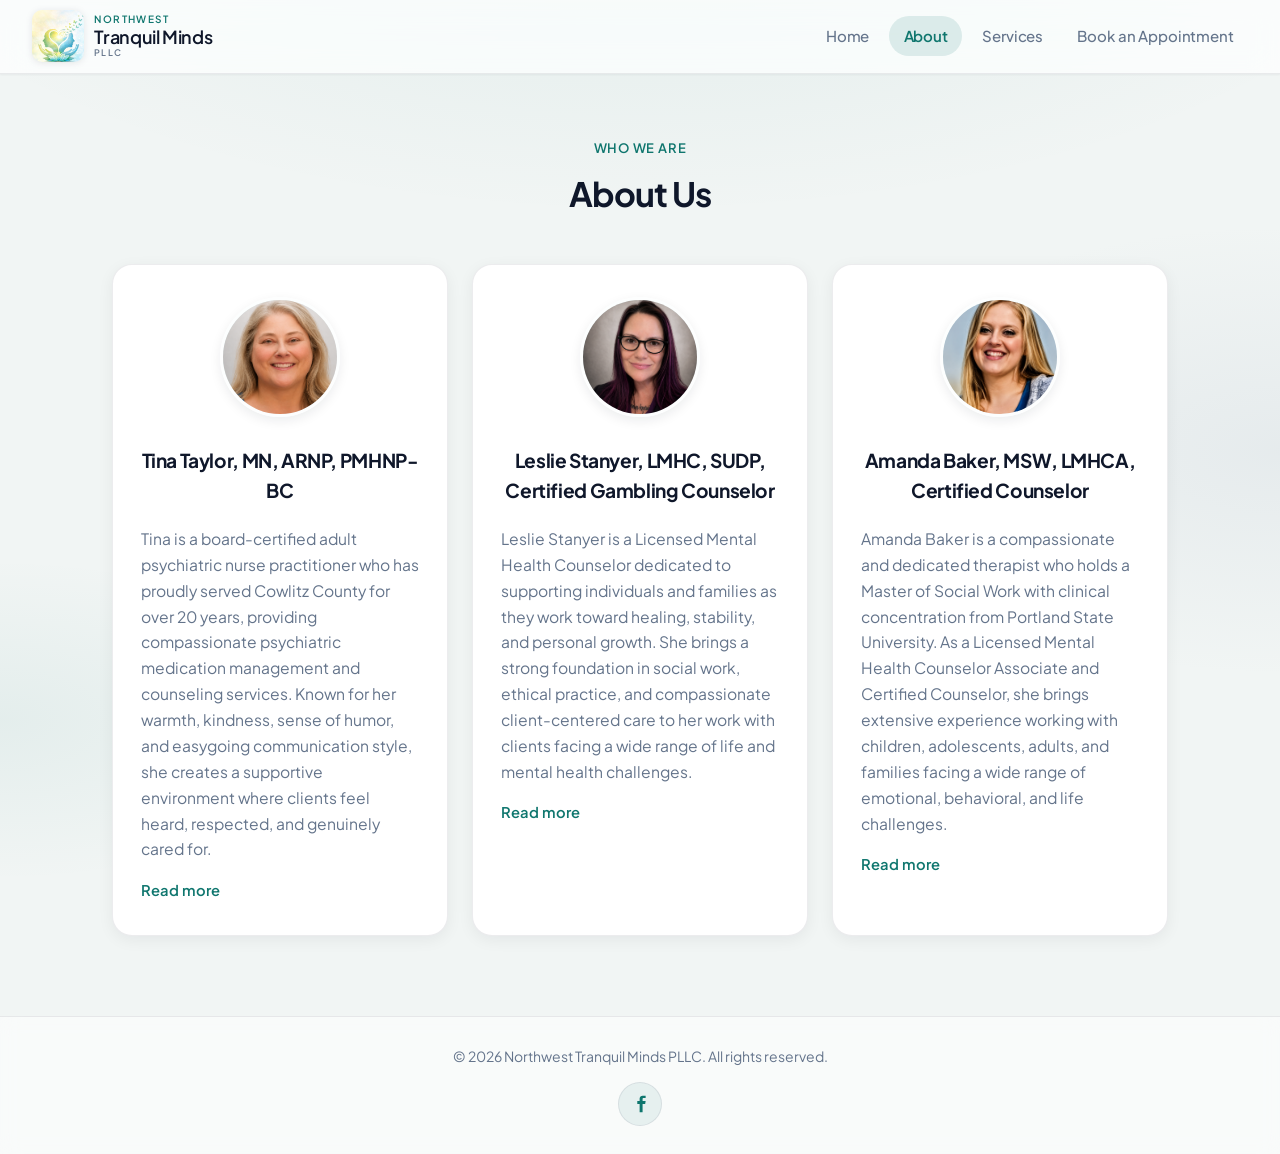
==== commit f2dece4f: "revert revamp to show full logo" ====
--- a/about.html
+++ b/about.html
@@ -6,7 +6,7 @@
 	<title>About Us — Northwest Tranquil Minds PLLC</title>
 	<link rel="preconnect" href="https://fonts.googleapis.com">
 	<link rel="preconnect" href="https://fonts.gstatic.com" crossorigin>
-	<link href="https://fonts.googleapis.com/css2?family=Cormorant+Garamond:ital,wght@0,500;0,600;0,700;1,500&family=Pinyon+Script&family=Plus+Jakarta+Sans:ital,wght@0,400;0,500;0,600;0,700;1,400&display=swap" rel="stylesheet">
+	<link href="https://fonts.googleapis.com/css2?family=Plus+Jakarta+Sans:ital,wght@0,400;0,500;0,600;0,700;1,400&display=swap" rel="stylesheet">
 	<link rel="stylesheet" href="style.css">
 	<script defer src="js/nav.js"></script>
 </head>
@@ -33,7 +33,6 @@
 				<li><a href="book.html" class="nav-link--cta">Book an Appointment</a></li>
 			</ul>
 		</nav>
-		<a href="book.html" class="btn btn-primary header-cta">Book a Session</a>
 	</header>
 
 	<main>
@@ -93,17 +92,7 @@
 		</section>
 	</main>
 
-	<aside class="footer-cta">
-		<div class="footer-cta-inner">
-			<div class="footer-cta-brand">
-				<img src="logo-mark.jpg" alt="" class="footer-cta-mark" width="750" height="750" decoding="async">
-				<p>You don&rsquo;t have to navigate it alone. We&rsquo;re here when you&rsquo;re ready.</p>
-			</div>
-			<a href="book.html" class="btn btn-light">Book Your Session Today &rarr;</a>
-		</div>
-	</aside>
-
-	<footer class="site-footer">
+	<footer>
 		<p>&copy; 2026 Northwest Tranquil Minds PLLC. All rights reserved.</p>
 		<div class="footer-social">
 			<a class="social-link" href="https://www.facebook.com/justbreathethruit#" target="_blank" rel="noopener noreferrer" aria-label="Facebook">
--- a/style.css
+++ b/style.css
@@ -1,32 +1,29 @@
 /* Design tokens */
 :root {
   --font-sans: "Plus Jakarta Sans", system-ui, -apple-system, sans-serif;
-  --font-serif: "Cormorant Garamond", Georgia, "Times New Roman", serif;
-  --font-script: "Pinyon Script", cursive;
-  --color-bg: #f4f7f6;
-  --color-bg-wash: #eef4f2;
+  --color-bg: #f1f5f4;
+  --color-bg-wash: #e8f2f0;
   --color-surface: #ffffff;
-  --color-surface-soft: rgba(255, 255, 255, 0.92);
-  --color-text: #1e293b;
-  --color-text-muted: #5f6b7a;
-  --color-accent: #4a8f8f;
-  --color-accent-hover: #3d7a7a;
-  --color-accent-deep: #2f6e6e;
-  --color-accent-muted: rgba(74, 143, 143, 0.12);
-  --color-accent-ring: rgba(74, 143, 143, 0.35);
-  --color-border: rgba(30, 41, 59, 0.08);
-  --color-border-strong: rgba(30, 41, 59, 0.14);
-  --shadow-sm: 0 1px 3px rgba(30, 41, 59, 0.06);
-  --shadow-md: 0 8px 24px rgba(30, 41, 59, 0.08);
-  --shadow-lg: 0 20px 50px -20px rgba(30, 41, 59, 0.14);
+  --color-surface-soft: rgba(255, 255, 255, 0.72);
+  --color-text: #0f172a;
+  --color-text-muted: #64748b;
+  --color-accent: #0f766e;
+  --color-accent-hover: #115e59;
+  --color-accent-muted: rgba(15, 118, 110, 0.12);
+  --color-accent-ring: rgba(15, 118, 110, 0.35);
+  --color-border: rgba(15, 23, 42, 0.08);
+  --color-border-strong: rgba(15, 23, 42, 0.12);
+  --shadow-sm: 0 1px 2px rgba(15, 23, 42, 0.05);
+  --shadow-md: 0 4px 16px rgba(15, 23, 42, 0.06);
+  --shadow-lg: 0 20px 50px -24px rgba(15, 23, 42, 0.18);
   --radius-sm: 10px;
   --radius-md: 14px;
-  --radius-lg: 18px;
+  --radius-lg: 20px;
   --radius-full: 9999px;
-  --header-h: 76px;
-  --header-pad-block: 0.75rem;
+  --header-h: 72px;
+  --header-pad-block: 0.65rem;
   --logo-mark-h: 3rem;
-  --content-max: 1140px;
+  --content-max: 1120px;
   --ease-out: cubic-bezier(0.22, 1, 0.36, 1);
 }
 
@@ -50,6 +47,11 @@
   line-height: 1.6;
   color: var(--color-text);
   background-color: var(--color-bg);
+  background-image:
+    radial-gradient(ellipse 120% 80% at 50% -20%, rgba(15, 118, 110, 0.09), transparent 55%),
+    radial-gradient(ellipse 70% 50% at 100% 50%, rgba(148, 163, 184, 0.12), transparent 50%),
+    radial-gradient(ellipse 60% 40% at 0% 80%, rgba(15, 118, 110, 0.06), transparent 45%);
+  background-attachment: fixed;
 }
 
 main {
@@ -68,8 +70,10 @@
   top: 0;
   z-index: 100;
   min-height: var(--header-h);
-  padding: var(--header-pad-block) clamp(1rem, 4vw, 2.5rem);
-  background: var(--color-surface);
+  padding: var(--header-pad-block) clamp(1rem, 4vw, 2rem);
+  background: var(--color-surface-soft);
+  backdrop-filter: saturate(180%) blur(14px);
+  -webkit-backdrop-filter: saturate(180%) blur(14px);
   border-bottom: 1px solid var(--color-border);
   box-shadow: var(--shadow-sm);
 }
@@ -95,6 +99,7 @@
   flex-shrink: 0;
   object-fit: contain;
   border-radius: var(--radius-sm);
+  filter: drop-shadow(0 1px 3px rgba(15, 23, 42, 0.1));
 }
 
 .logo-wordmark {
@@ -113,10 +118,9 @@
 }
 
 .logo-wordmark__name {
-  font-family: var(--font-script);
-  font-size: 1.35rem;
-  font-weight: 400;
-  line-height: 1;
+  font-size: 1.05rem;
+  font-weight: 600;
+  letter-spacing: -0.02em;
   color: var(--color-text);
   white-space: nowrap;
 }
@@ -127,6 +131,16 @@
   letter-spacing: 0.12em;
   text-transform: uppercase;
   color: var(--color-text-muted);
+}
+
+@media (min-width: 769px) {
+  :root {
+    --logo-mark-h: 3.25rem;
+  }
+
+  .logo-wordmark__name {
+    font-size: 1.125rem;
+  }
 }
 
 .nav-toggle {
@@ -182,7 +196,7 @@
   list-style: none;
   display: flex;
   align-items: center;
-  gap: 0.15rem;
+  gap: 0.35rem;
   margin: 0;
   padding: 0;
 }
@@ -194,78 +208,76 @@
   font-weight: 500;
   font-size: 0.9375rem;
   letter-spacing: -0.01em;
-  padding: 0.45rem 0.85rem;
-  border-radius: var(--radius-sm);
-  transition: color 0.2s;
+  padding: 0.5rem 0.9rem;
+  border-radius: var(--radius-full);
+  transition: color 0.2s, background 0.2s var(--ease-out);
 }
 
 .site-nav a:hover {
   color: var(--color-text);
+  background: rgba(15, 23, 42, 0.05);
 }
 
 .site-nav a[aria-current="page"] {
-  color: var(--color-accent-deep);
-  font-weight: 600;
-  text-decoration: underline;
-  text-decoration-thickness: 2px;
-  text-underline-offset: 0.35em;
-  text-decoration-color: var(--color-accent);
+  color: var(--color-accent);
+  font-weight: 600;
+  background: var(--color-accent-muted);
 }
 
 /* Hero */
 .hero {
-  position: relative;
-  min-height: clamp(28rem, 62vh, 36rem);
-  display: flex;
-  align-items: center;
-  padding: clamp(3rem, 8vw, 5rem) clamp(1.25rem, 5vw, 2.5rem);
-  background:
-    linear-gradient(90deg, rgba(255, 255, 255, 0.92) 0%, rgba(255, 255, 255, 0.78) 42%, rgba(255, 255, 255, 0.2) 68%, transparent 100%),
-    url("assets/hero.jpg") center center / cover no-repeat;
+  padding: clamp(3rem, 10vw, 5.5rem) clamp(1.25rem, 5vw, 2rem) clamp(4rem, 12vw, 6rem);
 }
 
 .hero-inner {
-  position: relative;
-  z-index: 1;
-  max-width: 34rem;
-  text-align: left;
+  max-width: 720px;
+  margin: 0 auto;
+  text-align: center;
+}
+
+.hero-logo {
+  display: block;
+  width: min(17.5rem, 72vw);
+  height: auto;
+  margin: 0 auto 1.75rem;
+  filter: drop-shadow(0 2px 8px rgba(15, 23, 42, 0.08));
 }
 
 .hero-eyebrow {
   display: inline-block;
-  margin: 0 0 1.15rem;
-  padding: 0.4rem 0.9rem;
-  font-size: 0.75rem;
-  font-weight: 600;
-  letter-spacing: 0.08em;
+  margin: 0 0 1rem;
+  padding: 0.35rem 0.85rem;
+  font-size: 0.8125rem;
+  font-weight: 600;
+  letter-spacing: 0.04em;
   text-transform: uppercase;
-  color: var(--color-accent-deep);
-  background: rgba(74, 143, 143, 0.14);
+  color: var(--color-accent);
+  background: var(--color-accent-muted);
   border-radius: var(--radius-full);
 }
 
 .hero h1 {
   margin: 0 0 1rem;
-  font-family: var(--font-serif);
-  font-size: clamp(2.25rem, 5vw, 3.25rem);
-  font-weight: 600;
-  letter-spacing: -0.02em;
-  line-height: 1.12;
+  font-size: clamp(2rem, 5vw, 2.85rem);
+  font-weight: 700;
+  letter-spacing: -0.035em;
+  line-height: 1.15;
   color: var(--color-text);
 }
 
 .hero-lede {
-  margin: 0 0 2rem;
-  max-width: 36ch;
-  font-size: clamp(1rem, 2vw, 1.125rem);
+  margin: 0 auto 2rem;
+  max-width: 34ch;
+  font-size: clamp(1.05rem, 2vw, 1.2rem);
   color: var(--color-text-muted);
-  line-height: 1.7;
+  line-height: 1.65;
 }
 
 .hero-actions {
   display: flex;
   flex-wrap: wrap;
-  gap: 0.85rem;
+  gap: 0.75rem;
+  justify-content: center;
   align-items: center;
 }
 
@@ -275,11 +287,11 @@
   align-items: center;
   justify-content: center;
   gap: 0.5rem;
-  padding: 0.8rem 1.5rem;
+  padding: 0.75rem 1.35rem;
   font-family: inherit;
   font-size: 0.9375rem;
   font-weight: 600;
-  letter-spacing: -0.01em;
+  letter-spacing: -0.02em;
   text-decoration: none;
   border-radius: var(--radius-full);
   border: 1px solid transparent;
@@ -298,42 +310,25 @@
 
 .btn-primary {
   color: #fff;
-  background: var(--color-accent);
-  box-shadow: 0 4px 14px rgba(74, 143, 143, 0.35);
+  background: linear-gradient(165deg, #14b8a6 0%, var(--color-accent) 100%);
+  box-shadow: 0 4px 14px rgba(15, 118, 110, 0.35);
 }
 
 .btn-primary:hover {
-  background: var(--color-accent-hover);
-  box-shadow: 0 6px 20px rgba(74, 143, 143, 0.4);
+  background: linear-gradient(165deg, #2dd4bf 0%, #0d9488 100%);
+  box-shadow: 0 6px 20px rgba(15, 118, 110, 0.4);
 }
 
 .btn-ghost {
   color: var(--color-text);
   background: var(--color-surface);
-  border-color: rgba(74, 143, 143, 0.35);
+  border-color: var(--color-border-strong);
   box-shadow: var(--shadow-sm);
 }
 
 .btn-ghost:hover {
-  border-color: var(--color-accent);
-  background: #fafcfc;
-}
-
-.btn-light {
-  color: var(--color-accent-deep);
-  background: #fff;
-  box-shadow: var(--shadow-sm);
-}
-
-.btn-light:hover {
-  background: #f8fbfb;
-  box-shadow: var(--shadow-md);
-}
-
-.btn-icon {
-  width: 1.1rem;
-  height: 1.1rem;
-  flex-shrink: 0;
+  border-color: rgba(15, 118, 110, 0.35);
+  background: #fafafa;
 }
 
 .btn:focus-visible {
@@ -341,16 +336,7 @@
   outline-offset: 3px;
 }
 
-.header-cta {
-  display: none;
-}
-
-/* Home services preview */
-.home-services {
-  padding: clamp(3rem, 7vw, 4.5rem) 0 clamp(3.5rem, 8vw, 5rem);
-  background: var(--color-bg);
-}
-
+/* Inner pages layout */
 .section-head {
   max-width: var(--content-max);
   margin: 0 auto 2.5rem;
@@ -362,10 +348,6 @@
   margin-bottom: 2rem;
 }
 
-.section-head--divider h2 {
-  margin-bottom: 1rem;
-}
-
 .section-eyebrow {
   margin: 0 0 0.5rem;
   font-size: 0.8125rem;
@@ -377,93 +359,19 @@
 
 .section-head h2 {
   margin: 0;
-  font-family: var(--font-serif);
-  font-size: clamp(1.85rem, 3.5vw, 2.35rem);
-  font-weight: 600;
-  letter-spacing: -0.02em;
-  color: var(--color-text);
-}
-
-.section-divider {
-  display: flex;
-  align-items: center;
-  justify-content: center;
-  gap: 1rem;
-  max-width: 28rem;
-  margin: 0 auto;
-}
-
-.section-divider span {
-  flex: 1;
-  height: 1px;
-  background: rgba(74, 143, 143, 0.25);
-}
-
-.section-divider-icon {
-  width: 1.35rem;
-  height: 1.35rem;
-  color: var(--color-accent);
-  flex-shrink: 0;
-}
-
-.support-grid {
-  display: grid;
-  grid-template-columns: repeat(4, 1fr);
-  gap: 1.25rem;
-  max-width: var(--content-max);
-  margin: 0 auto;
-  padding: 0 clamp(1.25rem, 4vw, 2rem);
-}
-
-.support-card {
-  padding: 2rem 1.35rem 1.75rem;
-  text-align: center;
-  background: var(--color-surface);
-  border: 1px solid var(--color-border);
-  border-radius: var(--radius-lg);
-  box-shadow: var(--shadow-md);
-  transition: box-shadow 0.25s var(--ease-out), transform 0.25s var(--ease-out);
-}
-
-.support-card:hover {
-  box-shadow: var(--shadow-lg);
-  transform: translateY(-3px);
-}
-
-.support-card-icon {
-  display: grid;
-  place-items: center;
-  width: 3.25rem;
-  height: 3.25rem;
-  margin: 0 auto 1.15rem;
-  color: var(--color-accent);
-}
-
-.support-card-icon svg {
-  width: 2.5rem;
-  height: 2.5rem;
-}
-
-.support-card h3 {
-  margin: 0 0 0.65rem;
-  font-family: var(--font-serif);
-  font-size: 1.2rem;
-  font-weight: 600;
-  color: var(--color-text);
-}
-
-.support-card p {
-  margin: 0;
-  font-size: 0.9rem;
-  color: var(--color-text-muted);
-  line-height: 1.6;
-}
-
-/* Inner pages layout */
-.about,
-.services,
-.book {
+  font-size: clamp(1.65rem, 3.5vw, 2.1rem);
+  font-weight: 700;
+  letter-spacing: -0.03em;
+  color: var(--color-text);
+}
+
+/* About */
+.about {
   padding: clamp(2.5rem, 6vw, 4rem) 0 clamp(3.5rem, 8vw, 5rem);
+}
+
+.about .section-head {
+  margin-bottom: 2.75rem;
 }
 
 .therapists {
@@ -486,16 +394,16 @@
 }
 
 .therapist:hover {
-  border-color: rgba(74, 143, 143, 0.22);
+  border-color: rgba(15, 118, 110, 0.22);
   box-shadow: var(--shadow-lg);
   transform: translateY(-3px);
 }
 
 .therapist h3 {
   margin: 0 0 0.65rem;
-  font-family: var(--font-serif);
   font-size: 1.2rem;
-  font-weight: 600;
+  font-weight: 700;
+  letter-spacing: -0.02em;
   color: var(--color-text);
 }
 
@@ -579,7 +487,7 @@
   object-position: center center;
   background: linear-gradient(145deg, #e0f2f1, #f1f5f9);
   border: 3px solid rgba(255, 255, 255, 0.9);
-  box-shadow: 0 4px 12px rgba(30, 41, 59, 0.08);
+  box-shadow: 0 4px 12px rgba(15, 23, 42, 0.08);
 }
 
 .avatar--tina {
@@ -588,6 +496,11 @@
 
 .avatar--amanda {
   object-position: center 20%;
+}
+
+/* Services */
+.services {
+  padding: clamp(2.5rem, 6vw, 4rem) 0 clamp(3.5rem, 8vw, 5rem);
 }
 
 .service-grid {
@@ -612,7 +525,7 @@
 }
 
 .service-card:hover {
-  border-color: rgba(74, 143, 143, 0.2);
+  border-color: rgba(15, 118, 110, 0.2);
   box-shadow: var(--shadow-md);
 }
 
@@ -635,9 +548,9 @@
 
 .service-card h3 {
   margin: 0 0 0.35rem;
-  font-family: var(--font-serif);
   font-size: 1.05rem;
   font-weight: 600;
+  letter-spacing: -0.02em;
   color: var(--color-text);
 }
 
@@ -646,6 +559,11 @@
   font-size: 0.9rem;
   color: var(--color-text-muted);
   line-height: 1.55;
+}
+
+/* Book */
+.book {
+  padding: clamp(2.5rem, 6vw, 4rem) 0 clamp(3.5rem, 8vw, 5rem);
 }
 
 .booking-shell {
@@ -692,7 +610,7 @@
 
 .booking-form input:hover,
 .booking-form textarea:hover {
-  border-color: rgba(30, 41, 59, 0.18);
+  border-color: rgba(15, 23, 42, 0.18);
 }
 
 .booking-form input:focus,
@@ -711,17 +629,16 @@
   font-weight: 600;
   letter-spacing: -0.02em;
   color: #fff;
-  background: var(--color-accent);
+  background: linear-gradient(165deg, #14b8a6 0%, var(--color-accent) 100%);
   border: none;
   border-radius: var(--radius-full);
   cursor: pointer;
-  box-shadow: 0 4px 14px rgba(74, 143, 143, 0.35);
+  box-shadow: 0 4px 14px rgba(15, 118, 110, 0.35);
   transition: transform 0.15s var(--ease-out), box-shadow 0.2s;
 }
 
 .booking-form button[type="submit"]:hover {
-  background: var(--color-accent-hover);
-  box-shadow: 0 6px 22px rgba(74, 143, 143, 0.42);
+  box-shadow: 0 6px 22px rgba(15, 118, 110, 0.42);
 }
 
 .booking-form button[type="submit"]:active {
@@ -733,60 +650,24 @@
   outline-offset: 3px;
 }
 
-/* Footer CTA */
-.footer-cta {
-  background: var(--color-accent-deep);
-  color: #fff;
-  padding: 1.35rem clamp(1.25rem, 4vw, 2.5rem);
-}
-
-.footer-cta-inner {
-  display: flex;
-  align-items: center;
-  justify-content: space-between;
-  gap: 1.5rem;
-  max-width: var(--content-max);
-  margin: 0 auto;
-}
-
-.footer-cta-brand {
-  display: flex;
-  align-items: center;
-  gap: 1rem;
-  min-width: 0;
-}
-
-.footer-cta-mark {
-  width: 2.75rem;
-  height: 2.75rem;
-  flex-shrink: 0;
-  object-fit: contain;
-  border-radius: var(--radius-sm);
-}
-
-.footer-cta-brand p {
-  margin: 0;
-  font-size: 0.98rem;
-  line-height: 1.5;
-  color: rgba(255, 255, 255, 0.95);
-}
-
-/* Site footer */
-.site-footer {
+/* Footer */
+footer {
   margin-top: auto;
-  padding: 1.5rem clamp(1.25rem, 4vw, 2rem);
+  padding: 1.75rem clamp(1.25rem, 4vw, 2rem);
   text-align: center;
   font-size: 0.875rem;
   color: var(--color-text-muted);
-  background: var(--color-surface);
+  background: rgba(255, 255, 255, 0.55);
+  backdrop-filter: blur(10px);
   border-top: 1px solid var(--color-border);
+
   display: flex;
   flex-direction: column;
   align-items: center;
   gap: 0.9rem;
 }
 
-.site-footer p {
+footer p {
   margin: 0;
 }
 
@@ -805,15 +686,15 @@
   border-radius: var(--radius-full);
   color: var(--color-accent);
   border: 1px solid var(--color-border);
-  background: var(--color-accent-muted);
+  background: rgba(15, 118, 110, 0.08);
   text-decoration: none;
   transition: transform 0.15s var(--ease-out), background 0.2s var(--ease-out), border-color 0.2s var(--ease-out);
 }
 
 .social-link:hover {
   transform: translateY(-1px);
-  background: rgba(74, 143, 143, 0.18);
-  border-color: rgba(74, 143, 143, 0.25);
+  background: rgba(15, 118, 110, 0.14);
+  border-color: rgba(15, 118, 110, 0.25);
 }
 
 .social-link:focus-visible {
@@ -826,100 +707,8 @@
   height: 20px;
 }
 
-/* Desktop header layout */
-@media (min-width: 769px) and (max-width: 960px) {
-  .site-nav a {
-    padding: 0.45rem 0.55rem;
-    font-size: 0.875rem;
-  }
-
-  .header-cta {
-    padding: 0.65rem 1rem;
-    font-size: 0.85rem;
-  }
-}
-
-@media (min-width: 769px) {
-  :root {
-    --logo-mark-h: 3.25rem;
-  }
-
-  .site-header {
-    display: grid;
-    grid-template-columns: auto 1fr auto;
-    align-items: center;
-    gap: 1.5rem;
-  }
-
-  .logo-link {
-    grid-column: 1;
-  }
-
-  .site-nav {
-    grid-column: 2;
-    justify-self: center;
-  }
-
-  .header-cta {
-    display: inline-flex;
-    grid-column: 3;
-    padding: 0.7rem 1.35rem;
-    font-size: 0.9rem;
-  }
-
-  .nav-toggle {
-    grid-column: 3;
-  }
-}
-
-/* Responsive */
-@media (max-width: 1024px) {
-  .support-grid {
-    grid-template-columns: repeat(2, 1fr);
-  }
-}
-
+/* Mobile nav — fullscreen overlay (theme: mint glass + teal CTA) */
 @media (max-width: 768px) {
-  .hero {
-    min-height: auto;
-    padding: clamp(2.5rem, 10vw, 3.5rem) clamp(1.25rem, 5vw, 2rem) clamp(3rem, 10vw, 4rem);
-    background:
-      linear-gradient(180deg, rgba(255, 255, 255, 0.94) 0%, rgba(255, 255, 255, 0.82) 100%),
-      url("assets/hero.jpg") center 30% / cover no-repeat;
-  }
-
-  .hero-inner {
-    max-width: none;
-    text-align: center;
-  }
-
-  .hero-lede {
-    margin-left: auto;
-    margin-right: auto;
-  }
-
-  .hero-actions {
-    justify-content: center;
-  }
-
-  .support-grid {
-    grid-template-columns: 1fr;
-    max-width: 24rem;
-  }
-
-  .footer-cta-inner {
-    flex-direction: column;
-    text-align: center;
-  }
-
-  .footer-cta-brand {
-    flex-direction: column;
-  }
-
-  .site-nav li:has(.nav-link--cta) {
-    display: none;
-  }
-
   .site-header {
     z-index: 100;
   }
@@ -947,7 +736,7 @@
   }
 
   html.nav-menu-open .site-header .logo-mark {
-    filter: drop-shadow(0 1px 2px rgba(30, 41, 59, 0.12));
+    filter: drop-shadow(0 1px 2px rgba(15, 23, 42, 0.12));
   }
 
   html.nav-menu-open,
@@ -978,18 +767,23 @@
       calc(2rem + env(safe-area-inset-bottom, 0px));
     background: linear-gradient(
       165deg,
-      rgba(255, 255, 255, 0.92) 0%,
-      rgba(238, 244, 242, 0.95) 50%,
-      rgba(244, 247, 246, 0.98) 100%
+      rgba(255, 255, 255, 0.82) 0%,
+      rgba(232, 242, 240, 0.9) 45%,
+      rgba(241, 245, 244, 0.92) 100%
     );
     -webkit-backdrop-filter: blur(12px) saturate(150%);
     backdrop-filter: blur(12px) saturate(150%);
+    box-shadow: none;
     animation: nav-overlay-in 0.3s var(--ease-out);
   }
 
   @keyframes nav-overlay-in {
-    from { opacity: 0; }
-    to { opacity: 1; }
+    from {
+      opacity: 0;
+    }
+    to {
+      opacity: 1;
+    }
   }
 
   .nav-toggle {
@@ -1048,6 +842,11 @@
     max-width: 20rem;
     margin: 0;
     padding: 0;
+    border: none;
+    background: none;
+    box-shadow: none;
+    border-radius: 0;
+    overflow: visible;
     text-align: center;
   }
 
@@ -1056,15 +855,19 @@
     padding: 0.35rem 0.5rem;
     font-size: clamp(1.2rem, 4.2vw, 1.45rem);
     font-weight: 700;
+    letter-spacing: -0.03em;
     text-align: center;
     color: var(--color-text);
     text-decoration: none;
+    border-radius: 0;
     background: transparent;
-    transition: color 0.2s var(--ease-out);
+    transition: color 0.2s var(--ease-out), opacity 0.2s var(--ease-out);
   }
 
   .site-nav.is-open a:hover {
     color: var(--color-accent);
+    opacity: 1;
+    background: transparent;
   }
 
   .site-nav.is-open a[aria-current="page"]:not(.nav-link--cta) {
@@ -1072,9 +875,32 @@
     text-decoration-thickness: 2px;
     text-underline-offset: 0.35em;
     text-decoration-color: var(--color-accent);
-    color: var(--color-accent-deep);
-  }
-}
+    color: var(--color-accent);
+  }
+
+  .site-nav.is-open a.nav-link--cta {
+    margin-top: 0.35rem;
+    padding: 0.95rem 1.85rem;
+    font-size: clamp(1.05rem, 3.5vw, 1.2rem);
+    font-weight: 700;
+    color: #fff !important;
+    text-decoration: none !important;
+    background: linear-gradient(165deg, #14b8a6 0%, var(--color-accent) 100%);
+    border-radius: var(--radius-full);
+    box-shadow: 0 4px 18px rgba(15, 118, 110, 0.4);
+  }
+
+  .site-nav.is-open a.nav-link--cta:hover {
+    opacity: 1;
+    background: linear-gradient(165deg, #2dd4bf 0%, #0d9488 100%);
+    box-shadow: 0 6px 22px rgba(15, 118, 110, 0.45);
+  }
+
+  .site-nav.is-open a.nav-link--cta[aria-current="page"] {
+    box-shadow: 0 0 0 3px var(--color-accent-ring), 0 4px 18px rgba(15, 118, 110, 0.4);
+  }
+}
+
 
 @media (min-width: 769px) {
   .site-nav {
@@ -1094,7 +920,6 @@
   .nav-toggle-bar,
   .therapist,
   .service-card,
-  .support-card,
   .btn,
   .site-nav a,
   .booking-form input,
@@ -1104,8 +929,7 @@
   }
 
   .therapist:hover,
-  .service-card:hover,
-  .support-card:hover {
+  .service-card:hover {
     transform: none;
   }
 }
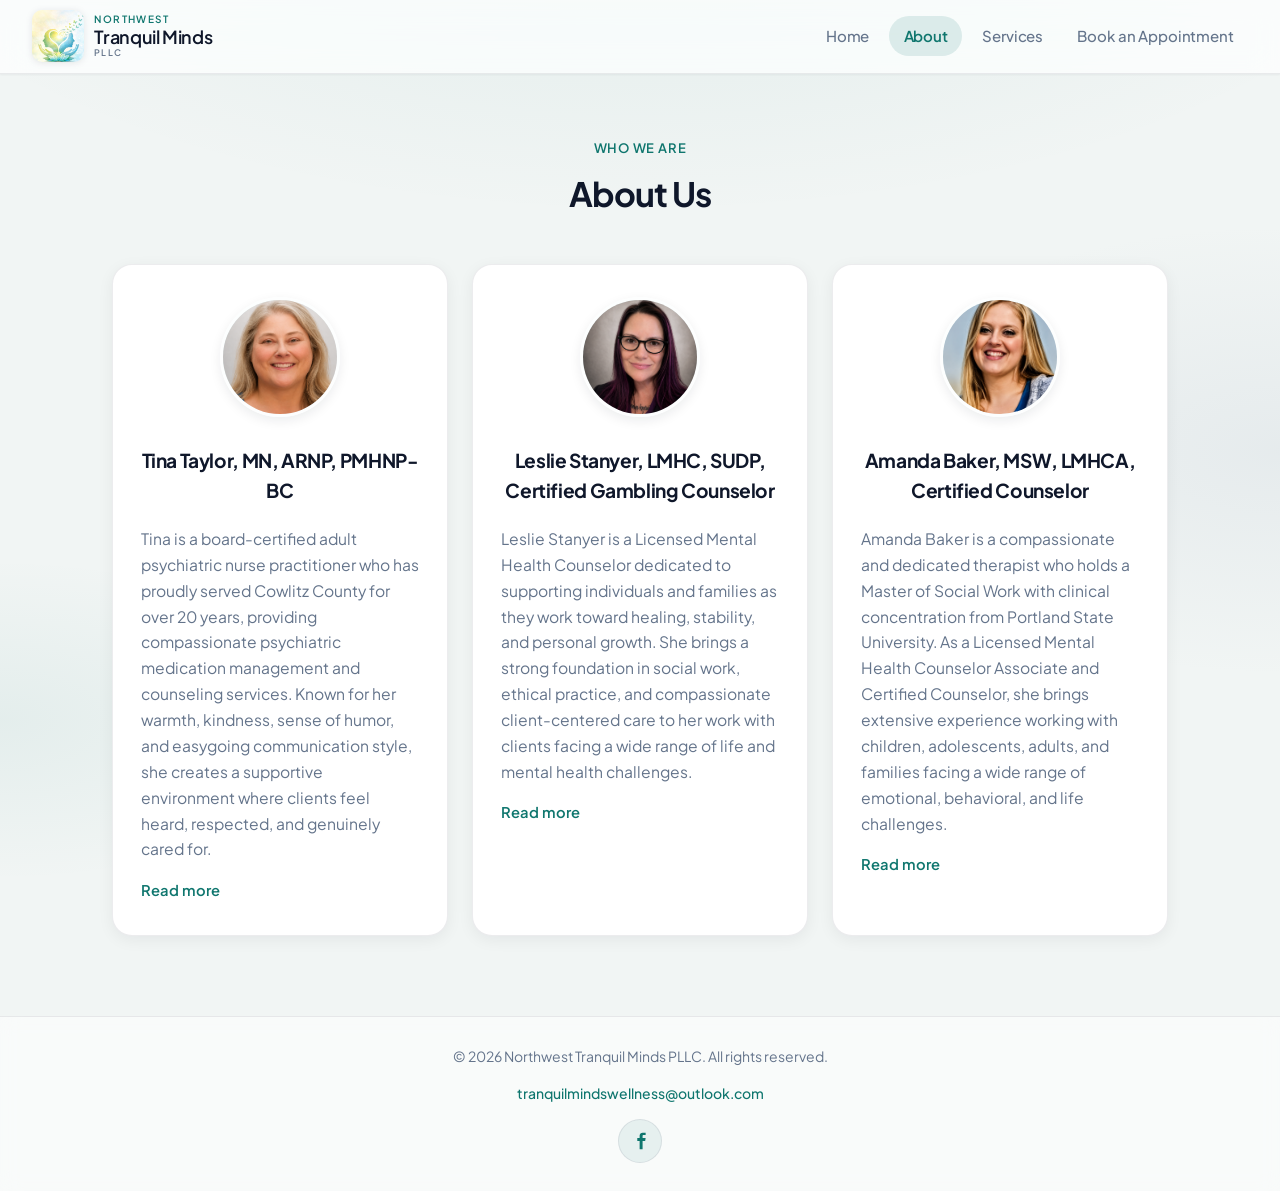
==== commit 8ee09d7c: "added email address to footer" ====
--- a/about.html
+++ b/about.html
@@ -94,6 +94,9 @@
 
 	<footer>
 		<p>&copy; 2026 Northwest Tranquil Minds PLLC. All rights reserved.</p>
+		<p class="footer-contact">
+			<a href="mailto:tranquilmindswellness@outlook.com">tranquilmindswellness@outlook.com</a>
+		</p>
 		<div class="footer-social">
 			<a class="social-link" href="https://www.facebook.com/justbreathethruit#" target="_blank" rel="noopener noreferrer" aria-label="Facebook">
 				<svg class="social-icon" viewBox="0 0 24 24" aria-hidden="true" focusable="false" fill="currentColor">
--- a/style.css
+++ b/style.css
@@ -671,6 +671,24 @@
   margin: 0;
 }
 
+.footer-contact a {
+  color: var(--color-accent);
+  font-weight: 500;
+  text-decoration: none;
+  transition: color 0.2s;
+}
+
+.footer-contact a:hover {
+  color: var(--color-accent-hover);
+  text-decoration: underline;
+}
+
+.footer-contact a:focus-visible {
+  outline: 2px solid var(--color-accent);
+  outline-offset: 3px;
+  border-radius: 2px;
+}
+
 .footer-social {
   display: flex;
   align-items: center;
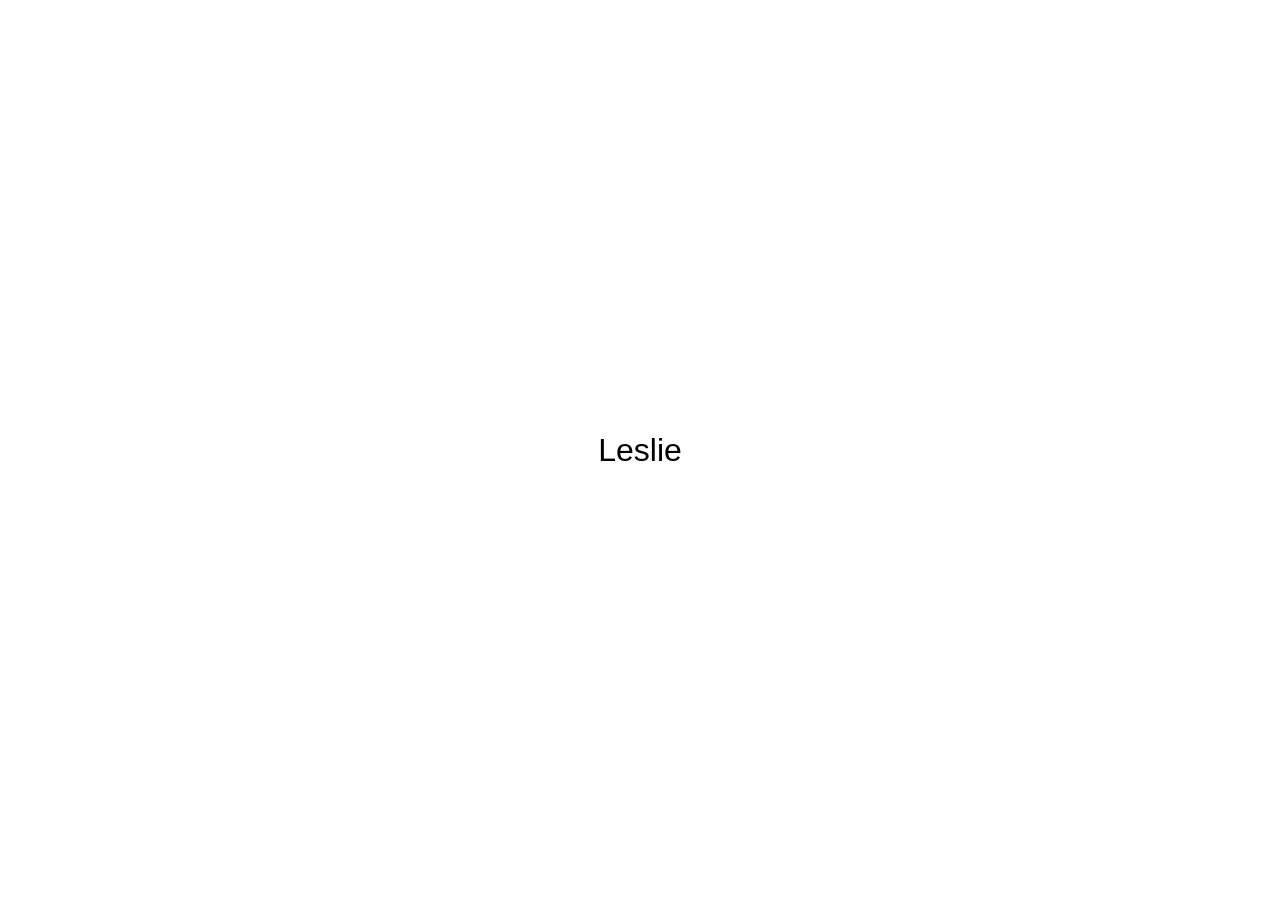
==== commit 6f369dc2: "Replace site with blank placeholder page Co-Authored-By: Claude Sonnet 5 <noreply@anthropic.com> Cla" ====
--- a/about.html
+++ b/about.html
@@ -3,107 +3,28 @@
 <head>
 	<meta charset="UTF-8">
 	<meta name="viewport" content="width=device-width, initial-scale=1.0">
-	<title>About Us — Northwest Tranquil Minds PLLC</title>
-	<link rel="preconnect" href="https://fonts.googleapis.com">
-	<link rel="preconnect" href="https://fonts.gstatic.com" crossorigin>
-	<link href="https://fonts.googleapis.com/css2?family=Plus+Jakarta+Sans:ital,wght@0,400;0,500;0,600;0,700;1,400&display=swap" rel="stylesheet">
-	<link rel="stylesheet" href="style.css">
-	<script defer src="js/nav.js"></script>
+	<title>Leslie</title>
+	<style>
+		html, body {
+			margin: 0;
+			padding: 0;
+			height: 100%;
+			background: #ffffff;
+		}
+		body {
+			display: flex;
+			align-items: center;
+			justify-content: center;
+		}
+		h1 {
+			font-family: -apple-system, BlinkMacSystemFont, "Segoe UI", sans-serif;
+			font-weight: 400;
+			color: #000000;
+			font-size: 2rem;
+		}
+	</style>
 </head>
 <body>
-	<header class="site-header">
-		<a href="index.html" class="logo-link" aria-label="Northwest Tranquil Minds PLLC — Home">
-			<img src="logo-mark.jpg" alt="" class="logo-mark" width="750" height="750" decoding="async">
-			<span class="logo-wordmark">
-				<span class="logo-wordmark__region">Northwest</span>
-				<span class="logo-wordmark__name">Tranquil Minds</span>
-				<span class="logo-wordmark__suffix">PLLC</span>
-			</span>
-		</a>
-		<button type="button" class="nav-toggle" aria-expanded="false" aria-controls="site-nav" aria-label="Open menu">
-			<span class="nav-toggle-bar" aria-hidden="true"></span>
-			<span class="nav-toggle-bar" aria-hidden="true"></span>
-			<span class="nav-toggle-bar" aria-hidden="true"></span>
-		</button>
-		<nav id="site-nav" class="site-nav" aria-label="Main">
-			<ul>
-				<li><a href="index.html">Home</a></li>
-				<li><a href="about.html" aria-current="page">About</a></li>
-				<li><a href="services.html">Services</a></li>
-				<li><a href="book.html" class="nav-link--cta">Book an Appointment</a></li>
-			</ul>
-		</nav>
-	</header>
-
-	<main>
-		<section class="about">
-			<header class="section-head">
-				<p class="section-eyebrow">Who we are</p>
-				<h2>About Us</h2>
-			</header>
-			<div class="therapists">
-				<article class="therapist">
-					<img src="assets/therapists/tina.png" alt="Tina Taylor" class="avatar avatar--tina" width="120" height="120">
-					<h3>Tina Taylor, MN, ARNP, PMHNP-BC</h3>
-					<div class="therapist-bio">
-						<p>Tina is a board-certified adult psychiatric nurse practitioner who has proudly served Cowlitz County for over 20 years, providing compassionate psychiatric medication management and counseling services. Known for her warmth, kindness, sense of humor, and easygoing communication style, she creates a supportive environment where clients feel heard, respected, and genuinely cared for.</p>
-						<details class="therapist-bio-more">
-							<summary class="therapist-bio-toggle"><span class="therapist-bio-toggle-more">Read more</span><span class="therapist-bio-toggle-less">Read less</span></summary>
-							<div class="therapist-bio-more-content">
-								<p>Tina is passionate about treating the whole person and believes in a client-centered, strength-based approach to care. She values each client&rsquo;s voice and works collaboratively with other professionals to provide thoughtful, personalized treatment. Using evidence-based practices, she supports adults experiencing depression, anxiety, PTSD, and trauma-related concerns. Her treatment approach may include psychiatric medication, counseling, and integrative strategies such as nutrition, exercise, stress management, and other natural supports.</p>
-								<p>In addition to medication management, Tina incorporates counseling into most follow-up appointments, drawing from supportive therapy, interpersonal therapy, solution-focused therapy, cognitive behavioral therapy (CBT), EMDR, and mindfulness-based techniques. Her extensive clinical experience, strong assessment skills, and intuitive, compassionate approach allow her to develop individualized treatment plans that reflect each client&rsquo;s unique needs and goals.</p>
-								<p>Tina earned her Bachelor of Science in Nursing in 1990 and completed her Master of Nursing in 2004, becoming board certified as an adult psychiatric nurse practitioner. Her background includes experience in medical, cardiac, home care, inpatient, outpatient, and psychiatric settings. She also has extensive experience serving the indigenous Native American community, further enriching her culturally informed and community-centered care.</p>
-							</div>
-						</details>
-					</div>
-				</article>
-				<article class="therapist">
-					<img src="assets/therapists/leslie.png" alt="Leslie Stanyer" class="avatar" width="120" height="120">
-					<h3>Leslie Stanyer, LMHC, SUDP, Certified Gambling Counselor</h3>
-					<div class="therapist-bio">
-						<p>Leslie Stanyer is a Licensed Mental Health Counselor dedicated to supporting individuals and families as they work toward healing, stability, and personal growth. She brings a strong foundation in social work, ethical practice, and compassionate client-centered care to her work with clients facing a wide range of life and mental health challenges.</p>
-						<details class="therapist-bio-more">
-							<summary class="therapist-bio-toggle"><span class="therapist-bio-toggle-more">Read more</span><span class="therapist-bio-toggle-less">Read less</span></summary>
-							<div class="therapist-bio-more-content">
-								<p>Leslie earned her Master of Social Work degree from Arizona State University, where she developed a broad understanding of social work principles, evidence-based treatment, advocacy, and ethical clinical practice. Her education and professional experience have equipped her to support clients with concerns including anxiety, depression, PTSD, trauma-related symptoms, substance use, and gambling-related challenges.</p>
-								<p>Leslie&rsquo;s approach is collaborative, supportive, and tailored to each client&rsquo;s unique needs, strengths, and goals. She values empathy, active listening, and practical skill-building while helping clients feel heard, respected, and empowered. Whether working with individuals or families, Leslie focuses on creating a safe and welcoming therapeutic environment where clients can explore challenges, build insight, and develop tools for meaningful change.</p>
-								<p>In addition to being a Washington State Licensed Mental Health Counselor, Leslie also holds a Substance Use Disorder Professional credential through Washington State and is a Certified Gambling Counselor through the Evergreen Council on Problem Gambling. She remains committed to ongoing professional development and strives to provide ethical, informed, and high-quality care.</p>
-								<p>Leslie looks forward to partnering with clients on their path toward wellness, healing, and greater fulfillment.</p>
-							</div>
-						</details>
-					</div>
-				</article>
-				<article class="therapist">
-					<img src="assets/therapists/amanda.png" alt="Amanda Baker" class="avatar avatar--amanda" width="120" height="120">
-					<h3>Amanda Baker, MSW, LMHCA, Certified Counselor</h3>
-					<div class="therapist-bio">
-						<p>Amanda Baker is a compassionate and dedicated therapist who holds a Master of Social Work with clinical concentration from Portland State University. As a Licensed Mental Health Counselor Associate and Certified Counselor, she brings extensive experience working with children, adolescents, adults, and families facing a wide range of emotional, behavioral, and life challenges.</p>
-						<details class="therapist-bio-more">
-							<summary class="therapist-bio-toggle"><span class="therapist-bio-toggle-more">Read more</span><span class="therapist-bio-toggle-less">Read less</span></summary>
-							<div class="therapist-bio-more-content">
-								<p>Drawing from her background in family therapy and crisis intervention, Amanda provides trauma-informed care that is grounded in empathy, collaboration, and respect. She understands that seeking support can feel overwhelming, and she strives to create a welcoming, nonjudgmental environment where clients feel safe, heard, and valued from the very first session.</p>
-								<p>Amanda has a particular passion for helping children and families navigate challenging behaviors, emotional regulation difficulties, relationship concerns, life transitions, and the effects of trauma. She works closely with clients to identify their strengths, build practical coping skills, and develop healthier patterns of communication and connection. Her warm, approachable style helps clients feel comfortable expressing difficult emotions while fostering trust, resilience, and personal growth.</p>
-								<p>Amanda believes that meaningful change happens when clients feel genuinely understood and supported. Her goal is to provide a therapeutic space where individuals and families can build confidence, strengthen relationships, overcome obstacles, and move toward a healthier, more fulfilling life. Through compassion, authenticity, and evidence-informed care, Amanda empowers clients to discover their strengths and create lasting positive change.</p>
-							</div>
-						</details>
-					</div>
-				</article>
-			</div>
-		</section>
-	</main>
-
-	<footer>
-		<p>&copy; 2026 Northwest Tranquil Minds PLLC. All rights reserved.</p>
-		<p class="footer-contact">
-			<a href="mailto:tranquilmindswellness@outlook.com">tranquilmindswellness@outlook.com</a>
-		</p>
-		<div class="footer-social">
-			<a class="social-link" href="https://www.facebook.com/justbreathethruit#" target="_blank" rel="noopener noreferrer" aria-label="Facebook">
-				<svg class="social-icon" viewBox="0 0 24 24" aria-hidden="true" focusable="false" fill="currentColor">
-					<path d="M18.77 2H15.1C13.14 2 11.56 3.58 11.56 5.54V8.5H8.74V12H11.56V22H15.1V12H18.19L18.77 8.5H15.1V5.9C15.1 5.2 15.48 4.77 16.4 4.77H18.77V2Z"/>
-				</svg>
-			</a>
-		</div>
-	</footer>
+	<h1>Leslie</h1>
 </body>
 </html>
